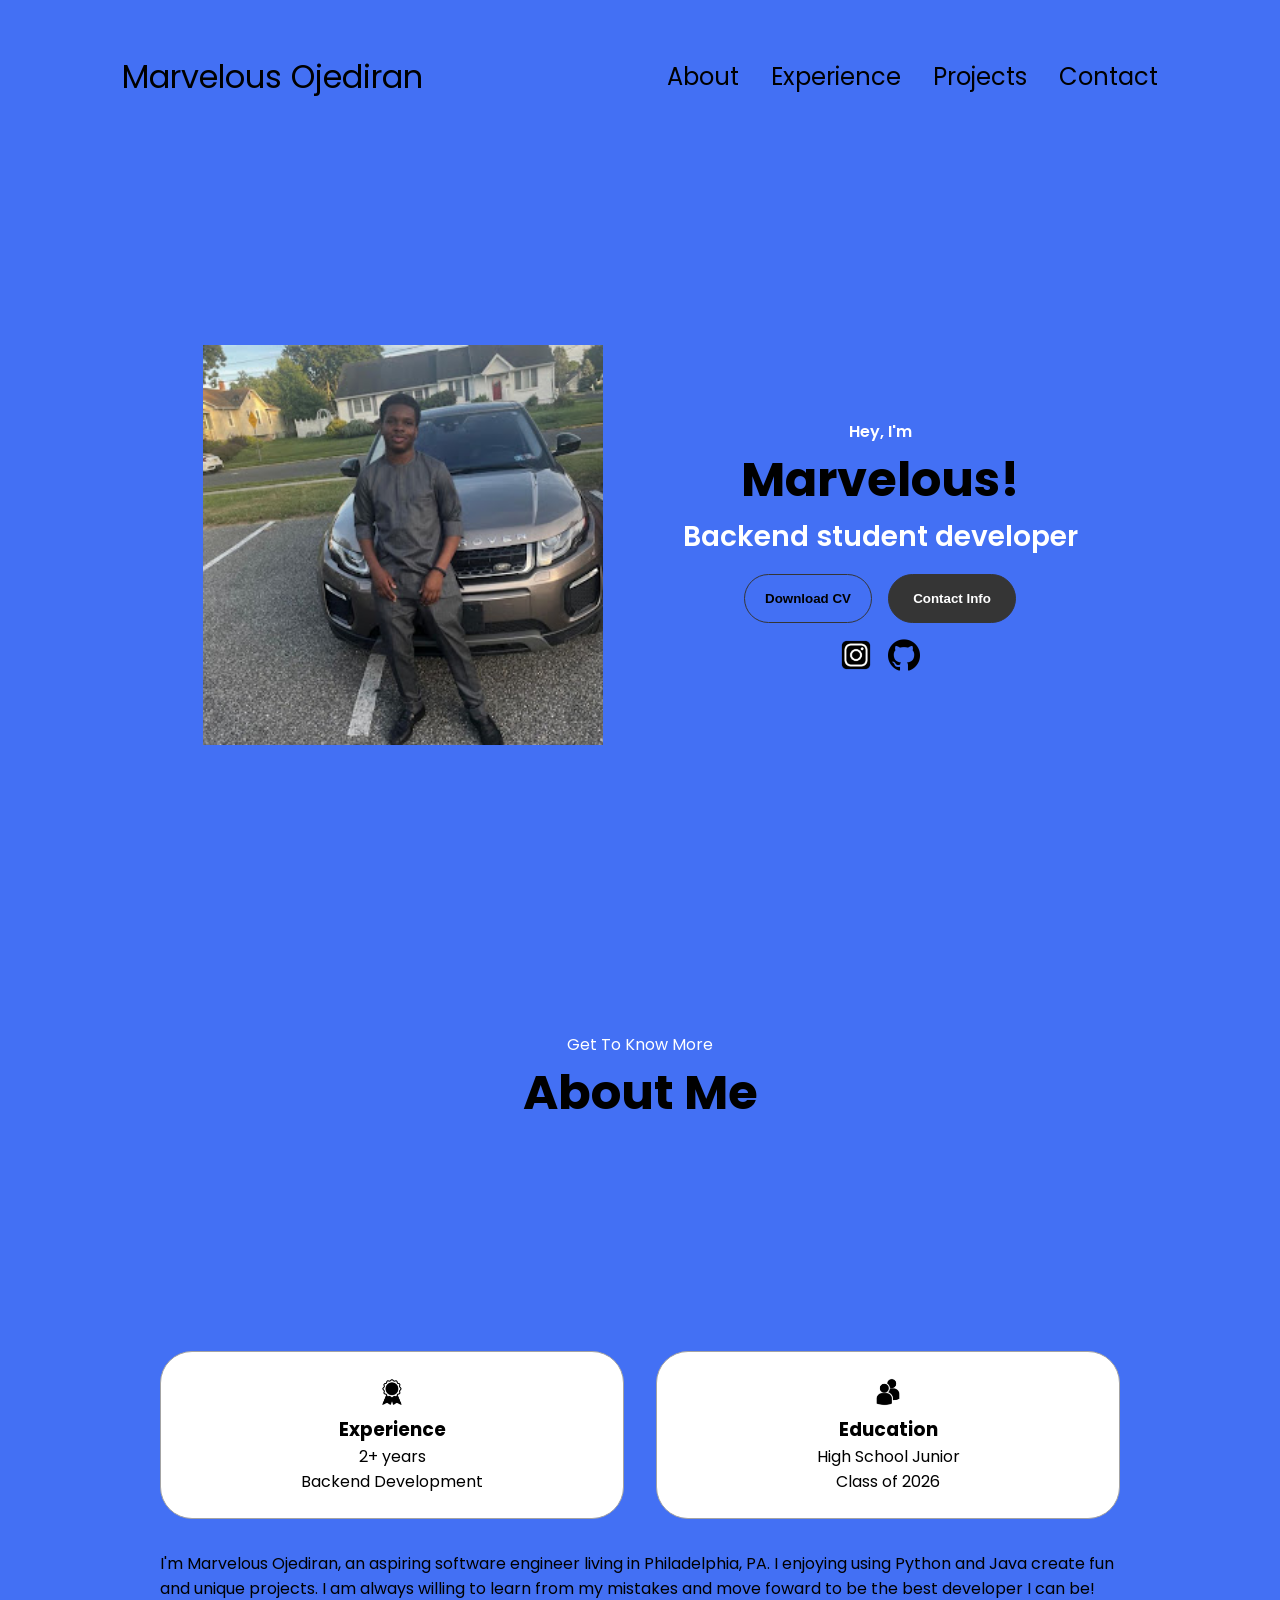
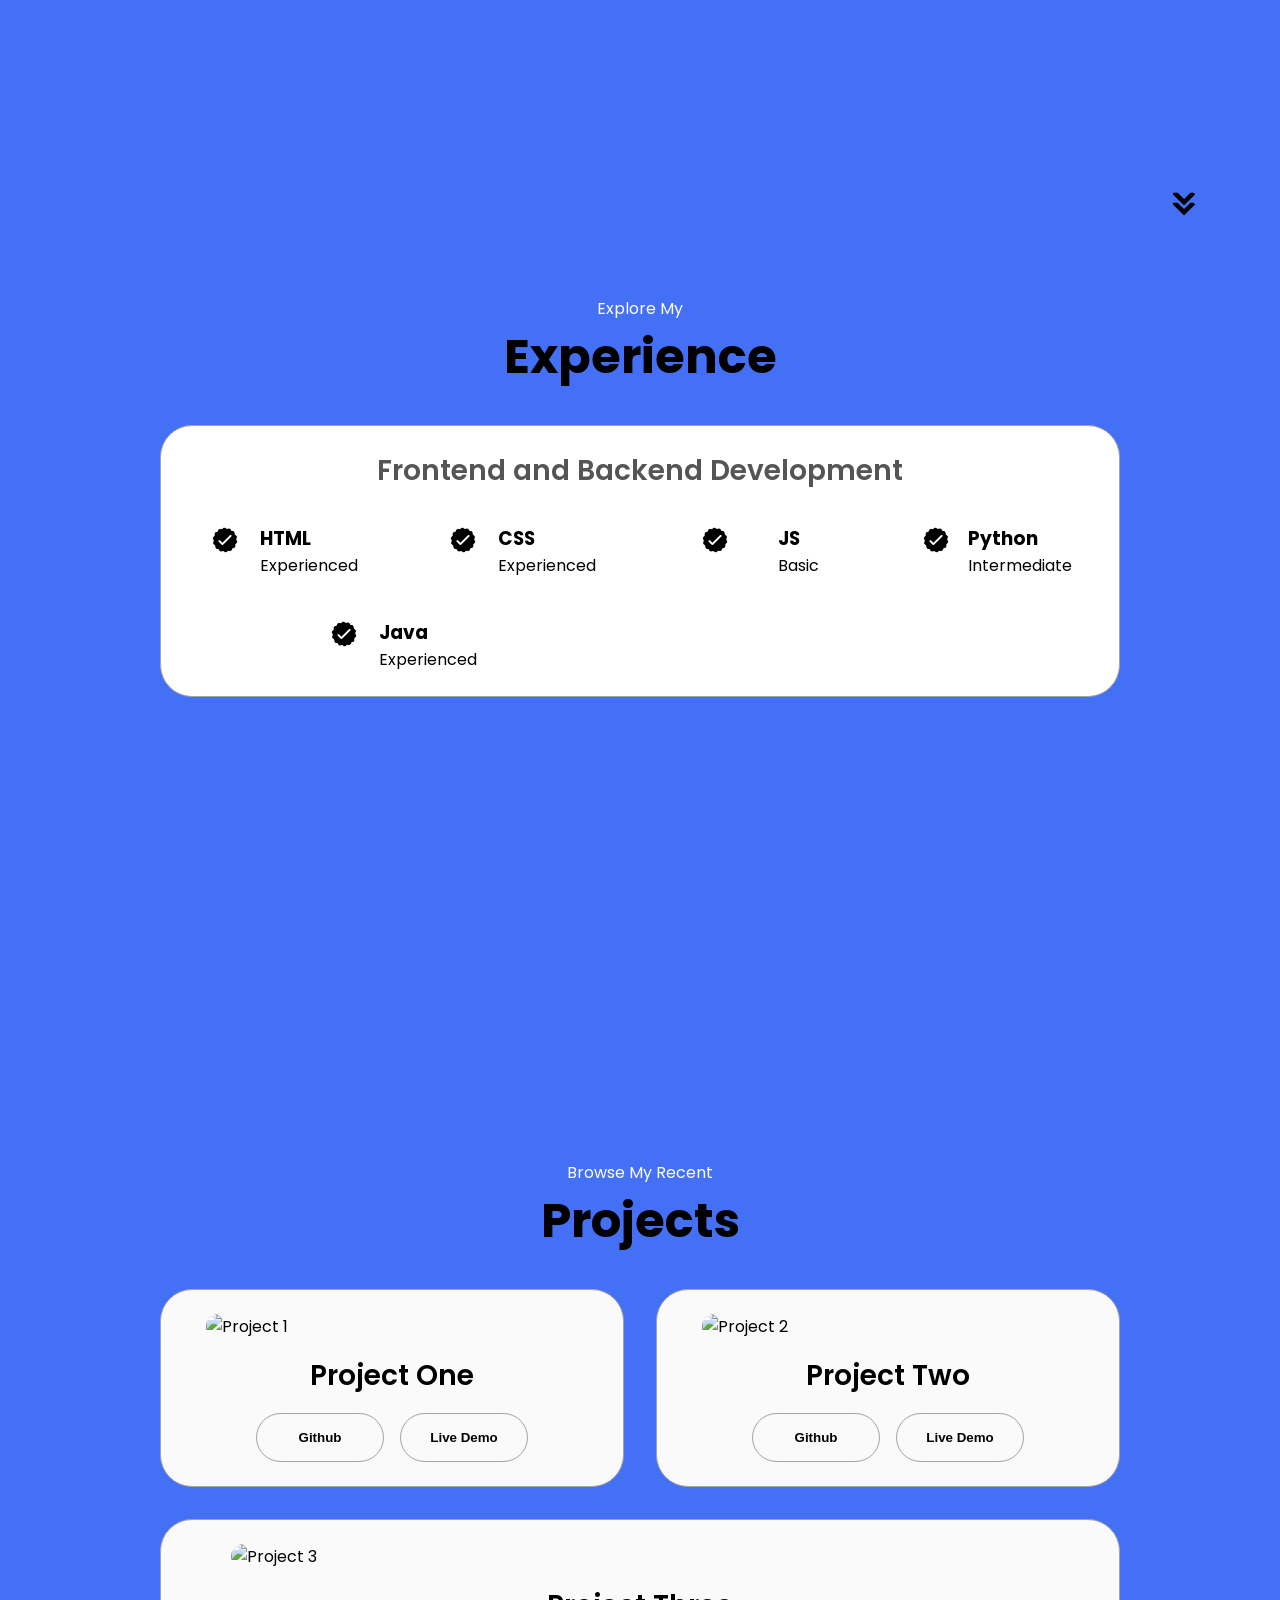
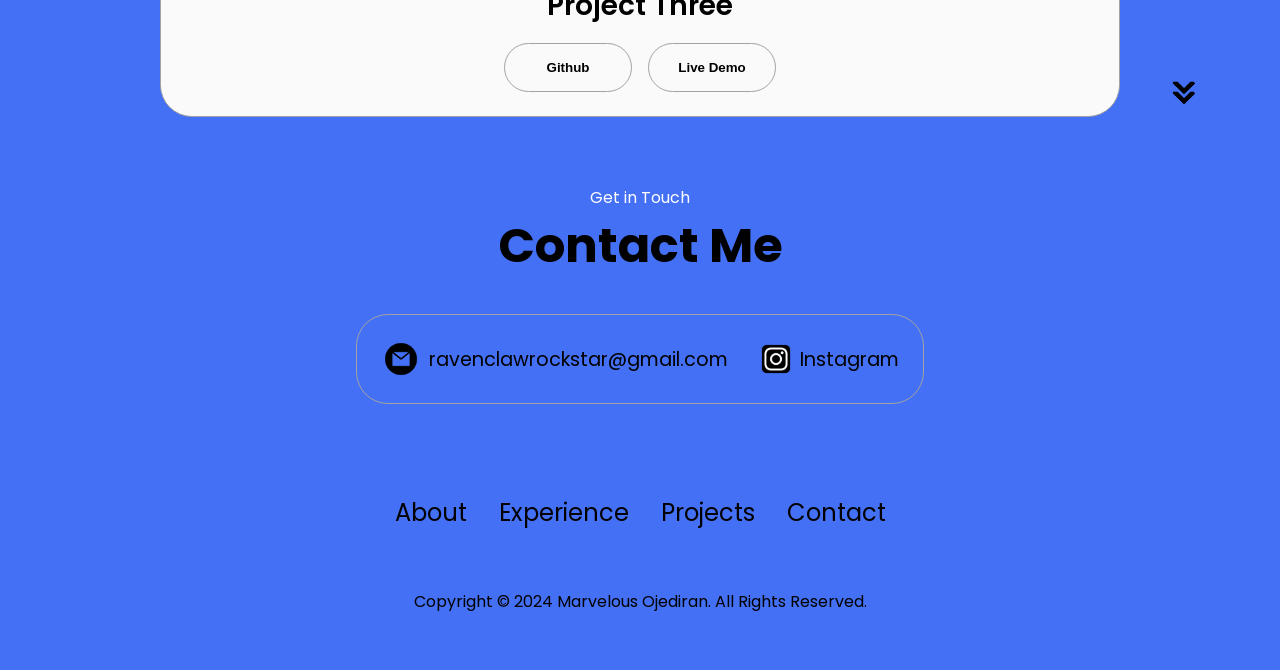
==== index.html @ 7bed09e9 "Update index.html" ====
<!DOCTYPE html>
<html lang="en">
  <head>
    <meta charset="UTF-8" />
    <meta http-equiv="X-UA-Compatible" content="IE=edge" />
    <meta name="viewport" content="width=device-width, initial-scale=1.0" />
    <title>Marvelous Ojediran portfolio</title>
    <link rel="stylesheet" href="style.css" />
    <link rel="stylesheet" href="mediaqueries.css" /> 
    <link rel="icon" href="favicon.ico" />
  </head>
  <body>
    <nav id="desktop-nav">
      <div class="logo">Marvelous Ojediran</div>
      <div>
        <ul class="nav-links">
          <li><a href="#about">About</a></li>
          <li><a href="#experience">Experience</a></li>
          <li><a href="#projects">Projects</a></li>
          <li><a href="#contact">Contact</a></li>
        </ul>
      </div>
    </nav>
    <nav id="hamburger-nav">
      <div class="logo">Marvelous Ojediran</div>
      <div class="hamburger-menu">
        <div class="hamburger-icon" onclick="toggleMenu()">
          <span></span>
          <span></span>
          <span></span>
        </div>
        <div class="menu-links">
          <li><a href="#about" onclick="toggleMenu()">About</a></li>
          <li><a href="#experience" onclick="toggleMenu()">Experience</a></li>
          <li><a href="#projects" onclick="toggleMenu()">Projects</a></li>
          <li><a href="#contact" onclick="toggleMenu()">Contact</a></li>
        </div>
      </div>
    </nav>
    <section id="profile">
      <div class="section__pic-container">
        <img src="./assets/profile-pic.png" alt="John Doe profile picture" />
      </div>
      <div class="section__text">
        <p class="section__text__p1">Hey, I'm</p>
        <h1 class="title">Marvelous!</h1>
        <p class="section__text__p2">Backend student developer</p>
        <div class="btn-container">
          <button
            class="btn btn-color-2"
            onclick="window.open('./assets/resume-example.pdf')"
          >
            Download CV
          </button>
          <button class="btn btn-color-1" onclick="location.href='./#contact'">
            Contact Info
          </button>
        </div>
        <div id="socials-container">
          <img
            src="./assets/insta.png"
            alt="My Instagram Profile"
            class="icon"
            onclick="location.href='https://www.instagram.com/oj_marv/'"
          />
          <img
            src="./assets/github.png"
            alt="My Github profile"
            class="icon"
            onclick="location.href='https://github.com/MarvelousOjediran'"
          />
        </div>
      </div>
    </section>
    <section id="about">
      <p class="section__text__p1">Get To Know More</p>
      <h1 class="title">About Me</h1>
      <div class="section-container">
        <div class="about-details-container">
          <div class="about-containers">
            <div class="details-container">
              <img
                src="./assets/experience.png"
                alt="Experience icon"
                class="icon"
              />
              <h3>Experience</h3>
              <p>2+ years <br />Backend Development</p>
            </div>
            <div class="details-container">
              <img
                src="./assets/education.png"
                alt="Education icon"
                class="icon"
              />
              <h3>Education</h3>
              <p>High School Junior<br />Class of 2026</p>
            </div>
          </div>
          <div class="text-container">
            <p>
              I'm Marvelous Ojediran, an aspiring software engineer living in Philadelphia, PA. I enjoying using Python and Java create fun and unique projects. I am always willing to learn from my mistakes and move foward to be the best developer I can be!
            </p>
          </div>
        </div>
      </div>
      <img
        src="./assets/arrow.png"
        alt="Arrow icon"
        class="icon arrow"
        onclick="location.href='./#experience'"
      />
    </section>
    <section id="experience">
      <p class="section__text__p1">Explore My</p>
      <h1 class="title">Experience</h1>
      <div class="experience-details-container">
        <div class="about-containers">
          <div class="details-container">
            <h2 class="experience-sub-title">Frontend and Backend Development</h2>
            <div class="article-container">
              <article>
                <img
                  src="./assets/checkmark.png"
                  alt="Experience icon"
                  class="icon"
                />
                <div>
                  <h3>HTML</h3>
                  <p>Experienced</p>
                </div>
              </article>
              <article>
                <img
                  src="./assets/checkmark.png"
                  alt="Experience icon"
                  class="icon"
                />
                <div>
                  <h3>CSS</h3>
                  <p>Experienced</p>
                </div>
              </article>
              <article>
                <img
                  src="./assets/checkmark.png"
                  alt="Experience icon"
                  class="icon"
                />
                <div>
                  <h3>JS</h3>
                  <p>Basic</p>
                </div>
              </article>
              <article>
                <img
                  src="./assets/checkmark.png"
                  alt="Experience icon"
                  class="icon"
                />
                <div>
                  <h3>Python</h3>
                  <p>Intermediate</p>
                </div>
              </article>
              <article>
                <img
                  src="./assets/checkmark.png"
                  alt="Experience icon"
                  class="icon"
                />
                <div>
                  <h3>Java</h3>
                  <p>Experienced</p>
                </div>
              </article>
              <article>
              </article>
            </div>
          </div>
    </section>
    <section id="projects">
      <p class="section__text__p1">Browse My Recent</p>
      <h1 class="title">Projects</h1>
      <div class="experience-details-container">
        <div class="about-containers">
          <div class="details-container color-container">
            <div class="article-container">
              <img
                src="./assets/project-1.png"
                alt="Project 1"
                class="project-img"
              />
            </div>
            <h2 class="experience-sub-title project-title">Project One</h2>
            <div class="btn-container">
              <button
                class="btn btn-color-2 project-btn"
                onclick="location.href='https://github.com/'"
              >
                Github
              </button>
              <button
                class="btn btn-color-2 project-btn"
                onclick="location.href='https://github.com/'"
              >
                Live Demo
              </button>
            </div>
          </div>
          <div class="details-container color-container">
            <div class="article-container">
              <img
                src="./assets/project-2.png"
                alt="Project 2"
                class="project-img"
              />
            </div>
            <h2 class="experience-sub-title project-title">Project Two</h2>
            <div class="btn-container">
              <button
                class="btn btn-color-2 project-btn"
                onclick="location.href='https://github.com/'"
              >
                Github
              </button>
              <button
                class="btn btn-color-2 project-btn"
                onclick="location.href='https://github.com/'"
              >
                Live Demo
              </button>
            </div>
          </div>
          <div class="details-container color-container">
            <div class="article-container">
              <img
                src="./assets/project-3.png"
                alt="Project 3"
                class="project-img"
              />
            </div>
            <h2 class="experience-sub-title project-title">Project Three</h2>
            <div class="btn-container">
              <button
                class="btn btn-color-2 project-btn"
                onclick="location.href='https://github.com/'"
              >
                Github
              </button>
              <button
                class="btn btn-color-2 project-btn"
                onclick="location.href='https://github.com/'"
              >
                Live Demo
              </button>
            </div>
          </div>
        </div>
      </div>
      <img
        src="./assets/arrow.png"
        alt="Arrow icon"
        class="icon arrow"
        onclick="location.href='./#contact'"
      />
    </section>
    <section id="contact">
      <p class="section__text__p1">Get in Touch</p>
      <h1 class="title">Contact Me</h1>
      <div class="contact-info-upper-container">
        <div class="contact-info-container">
          <img
            src="./assets/email.png"
            alt="Email icon"
            class="icon contact-icon email-icon"
          />
          <p><a href="mailto:ravenclawrockstar@gmail.com">ravenclawrockstar@gmail.com</a></p>
        </div>
        <div class="contact-info-container">
          <img
            src="./assets/insta.png"
            alt="LinkedIn icon"
            class="icon contact-icon"
          />
          <p><a href="https://www.instagram.com/oj_marv/">Instagram</a></p>
        </div>
      </div>
    </section>
    <footer>
      <nav>
        <div class="nav-links-container">
          <ul class="nav-links">
            <li><a href="#about">About</a></li>
            <li><a href="#experience">Experience</a></li>
            <li><a href="#projects">Projects</a></li>
            <li><a href="#contact">Contact</a></li>
          </ul>
        </div>
      </nav>
      <p>Copyright &#169; 2024 Marvelous Ojediran. All Rights Reserved.</p>
    </footer>
    <script src="script.js"></script>
  </body>
</html>
---- style.css ----
/* GENERAL */

@import url("https://fonts.googleapis.com/css2?family=Poppins:wght@300;400;500;600&display=swap");

* {
  margin: 0;
  padding: 0;
}

body {
  font-family: "Poppins", sans-serif; 
  background-color: #4370f4; 
}

html {
  scroll-behavior: smooth;
}

p {
  color: rgb(85, 85, 85);
}

/* TRANSITION */

a,
.btn {
  transition: all 300ms ease;
}

/* DESKTOP NAV */

nav,
.nav-links {
  display: flex;
}

nav {
  justify-content: space-around;
  align-items: center;
  height: 17vh;
}

.nav-links {
  gap: 2rem;
  list-style: none;
  font-size: 1.5rem;
}

a {
  color: black;
  text-decoration: none;
  text-decoration-color: white;
}

a:hover {
  color: grey;
  text-decoration: underline;
  text-underline-offset: 1rem;
  text-decoration-color: rgb(181, 181, 181);
}

.logo {
  font-size: 2rem;
}

.logo:hover {
  cursor: default;
}

/* HAMBURGER MENU */

#hamburger-nav {
  display: none;
}

.hamburger-menu {
  position: relative;
  display: inline-block;
}

.hamburger-icon {
  display: flex;
  flex-direction: column;
  justify-content: space-between;
  height: 24px;
  width: 30px;
  cursor: pointer;
}

.hamburger-icon span {
  width: 100%;
  height: 2px;
  background-color: black;
  transition: all 0.3 ease-in-out;
}

.menu-links {
  position: absolute;
  top: 100%;
  right: 0;
  background-color: white;
  width: fit-content;
  max-height: 0;
  overflow: hidden;
  transition: all 0.3 ease-in-out;
}

.menu-links a {
  display: block;
  padding: 10px;
  text-align: center;
  font-size: 1.5rem;
  color: black;
  text-decoration: none;
  transition: all 0.3 ease-in-out;
}

.menu-links li {
  list-style: none;
}

.menu-links.open {
  max-height: 300px;
}

.hamburger-icon.open span:first-child {
  transform: rotate(45deg) translate(10px, 5px);
}

.hamburger-icon.open span:nth-child(2) {
  opacity: 0;
}

.hamburger-icon.open span:last-child {
  transform: rotate(-45deg) translate(10px, -5px);
}

.hamburger-icon span:first-child {
  transform: none;
}

.hamburger-icon span:first-child {
  opacity: 1;
}

.hamburger-icon span:first-child {
  transform: none;
}

/* SECTIONS */

section {
  padding-top: 4vh;
  height: 96vh;
  margin: 0 10rem;
  box-sizing: border-box;
  min-height: fit-content;
}

.section-container {
  display: flex;
}

/* PROFILE SECTION */

#profile {
  display: flex;
  justify-content: center;
  gap: 5rem;
  height: 80vh;
}

.section__pic-container {
  display: flex;
  height: 400px;
  width: 400px;
  margin: auto 0;
}

.section__text {
  align-self: center;
  text-align: center;
}

.section__text p {
  font-weight: 600;
}

.section__text__p1 {
  text-align: center; 
  color:#ffffff;
}

.section__text__p2 {
  font-size: 1.75rem;
  margin-bottom: 1rem; 
  color: #ffffff;
}

.title {
  font-size: 3rem;
  text-align: center;
}

#socials-container {
  display: flex;
  justify-content: center;
  margin-top: 1rem;
  gap: 1rem;
}

/* ICONS */

.icon {
  cursor: pointer;
  height: 2rem;
}

/* BUTTONS */

.btn-container {
  display: flex;
  justify-content: center;
  gap: 1rem;
}

.btn {
  font-weight: 600;
  transition: all 300ms ease;
  padding: 1rem;
  width: 8rem;
  border-radius: 2rem;
}

.btn-color-1,
.btn-color-2 {
  border: rgb(53, 53, 53) 0.1rem solid;
}

.btn-color-1:hover,
.btn-color-2:hover {
  cursor: pointer;
}

.btn-color-1,
.btn-color-2:hover {
  background: rgb(53, 53, 53);
  color: white;
}

.btn-color-1:hover {
  background: rgb(0, 0, 0);
}

.btn-color-2 {
  background: none;
}

.btn-color-2:hover {
  border: rgb(255, 255, 255) 0.1rem solid;
}

.btn-container {
  gap: 1rem;
}

/* ABOUT SECTION */

#about {
  position: relative;
}

.about-containers {
  gap: 2rem;
  margin-bottom: 2rem;
  margin-top: 2rem;
}

.about-details-container {
  justify-content: center;
  flex-direction: column;
}

.about-containers,
.about-details-container {
  display: flex;
}

.about-pic {
  border-radius: 2rem;
}

.arrow {
  position: absolute;
  right: -5rem;
  bottom: 2.5rem;
}

.details-container {
  padding: 1.5rem;
  flex: 1;
  background: white;
  border-radius: 2rem;
  border: rgb(53, 53, 53) 0.1rem solid;
  border-color: rgb(163, 163, 163);
  text-align: center;
}

.section-container {
  gap: 4rem;
  height: 80%;
}

.section__pic-container {
  height: 400px;
  width: 400px;
  margin: auto 0;
}

/* EXPERIENCE SECTION */

#experience {
  position: relative;
}

.experience-sub-title {
  color: rgb(85, 85, 85);
  font-weight: 600;
  font-size: 1.75rem;
  margin-bottom: 2rem;
}

.experience-details-container {
  display: flex;
  justify-content: center;
  flex-direction: column;
}

.article-container {
  display: flex;
  text-align: initial;
  flex-wrap: wrap;
  flex-direction: row;
  gap: 2.5rem;
  justify-content: space-around;
}

article {
  display: flex;
  width: 10rem;
  justify-content: space-around;
  gap: 0.5rem;
}

article .icon {
  cursor: default;
}

/* PROJECTS SECTION */

#projects {
  position: relative;
}

.color-container {
  border-color: rgb(163, 163, 163);
  background: rgb(250, 250, 250);
}

.project-img {
  border-radius: 2rem;
  width: 90%;
  height: 90%;
}

.project-title {
  margin: 1rem;
  color: black;
}

.project-btn {
  color: black;
  border-color: rgb(163, 163, 163);
}

/* CONTACT */

#contact {
  display: flex;
  justify-content: center;
  flex-direction: column;
  height: 70vh;
}

.contact-info-upper-container {
  display: flex;
  justify-content: center;
  border-radius: 2rem;
  border: rgb(53, 53, 53) 0.1rem solid;
  border-color: rgb(163, 163, 163);
  background: (250, 250, 250);
  margin: 2rem auto;
  padding: 0.5rem;
}

.contact-info-container {
  display: flex;
  align-items: center;
  justify-content: center;
  gap: 0.5rem;
  margin: 1rem;
}

.contact-info-container p {
  font-size: larger;
}

.contact-icon {
  cursor: default;
}

.email-icon {
  height: 2.5rem;
}

/* FOOTER SECTION */

footer {
  height: 26vh;
  margin: 0 1rem;
}

footer p {
  text-align: center;
}
p { 
  color:black;
}
---- mediaqueries.css ----
@media screen and (max-width: 1400px) {
  #profile {
    height: 83vh;
    margin-bottom: 6rem;
  }
  .about-containers {
    flex-wrap: wrap;
  }
  #contact,
  #projects {
    height: fit-content;
  }
}

@media screen and (max-width: 1200px) {
  #desktop-nav {
    display: none;
  }
  #hamburger-nav {
    display: flex;
  }
  #experience,
  .experience-details-container {
    margin-top: 2rem;
  }
  #profile,
  .section-container {
    display: block;
  }
  .arrow {
    display: none;
  }
  section,
  .section-container {
    height: fit-content;
  }
  section {
    margin: 0 5%;
  }
  .section__pic-container {
    width: 275px;
    height: 275px;
    margin: 0 auto 2rem;
  }
  .about-containers {
    margin-top: 0;
  }
}

@media screen and (max-width: 600px) {
  #contact,
  footer {
    height: 40vh;
  }
  #profile {
    height: 83vh;
    margin-bottom: 0;
  }
  article {
    font-size: 1rem;
  }
  footer nav {
    height: fit-content;
    margin-bottom: 2rem;
  }
  .about-containers,
  .contact-info-upper-container,
  .btn-container {
    flex-wrap: wrap;
  }
  .contact-info-container {
    margin: 0;
  }
  .contact-info-container p,
  .nav-links li a {
    font-size: 1rem;
  }
  .experience-sub-title {
    font-size: 1.25rem;
  }
  .logo {
    font-size: 1.5rem;
  }
  .nav-links {
    flex-direction: column;
    gap: 0.5rem;
    text-align: center;
  }
  .section__pic-container {
    width: auto;
    height: 46vw;
    justify-content: center;
  }
  .section__text__p2 {
    font-size: 1.25rem;
  }
  .title {
    font-size: 2rem;
  }
  .text-container {
    text-align: justify;
  }
}
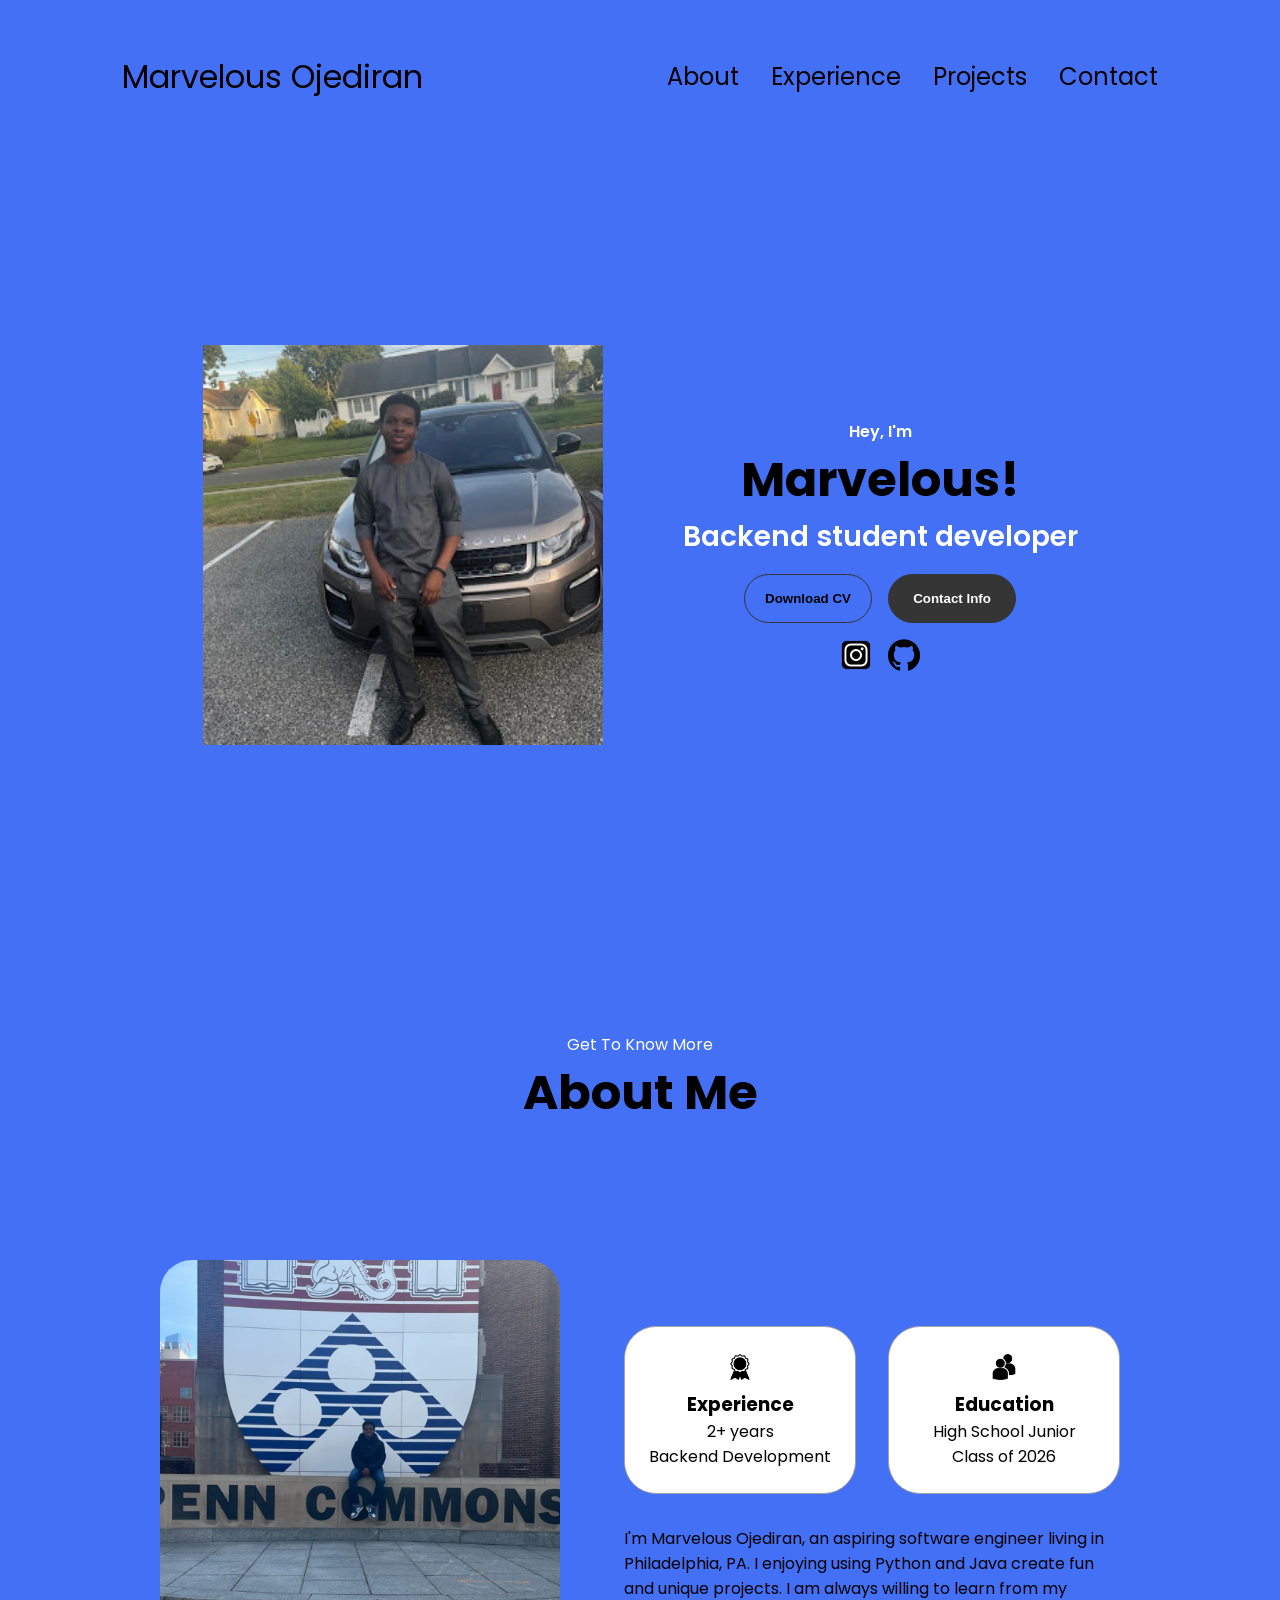
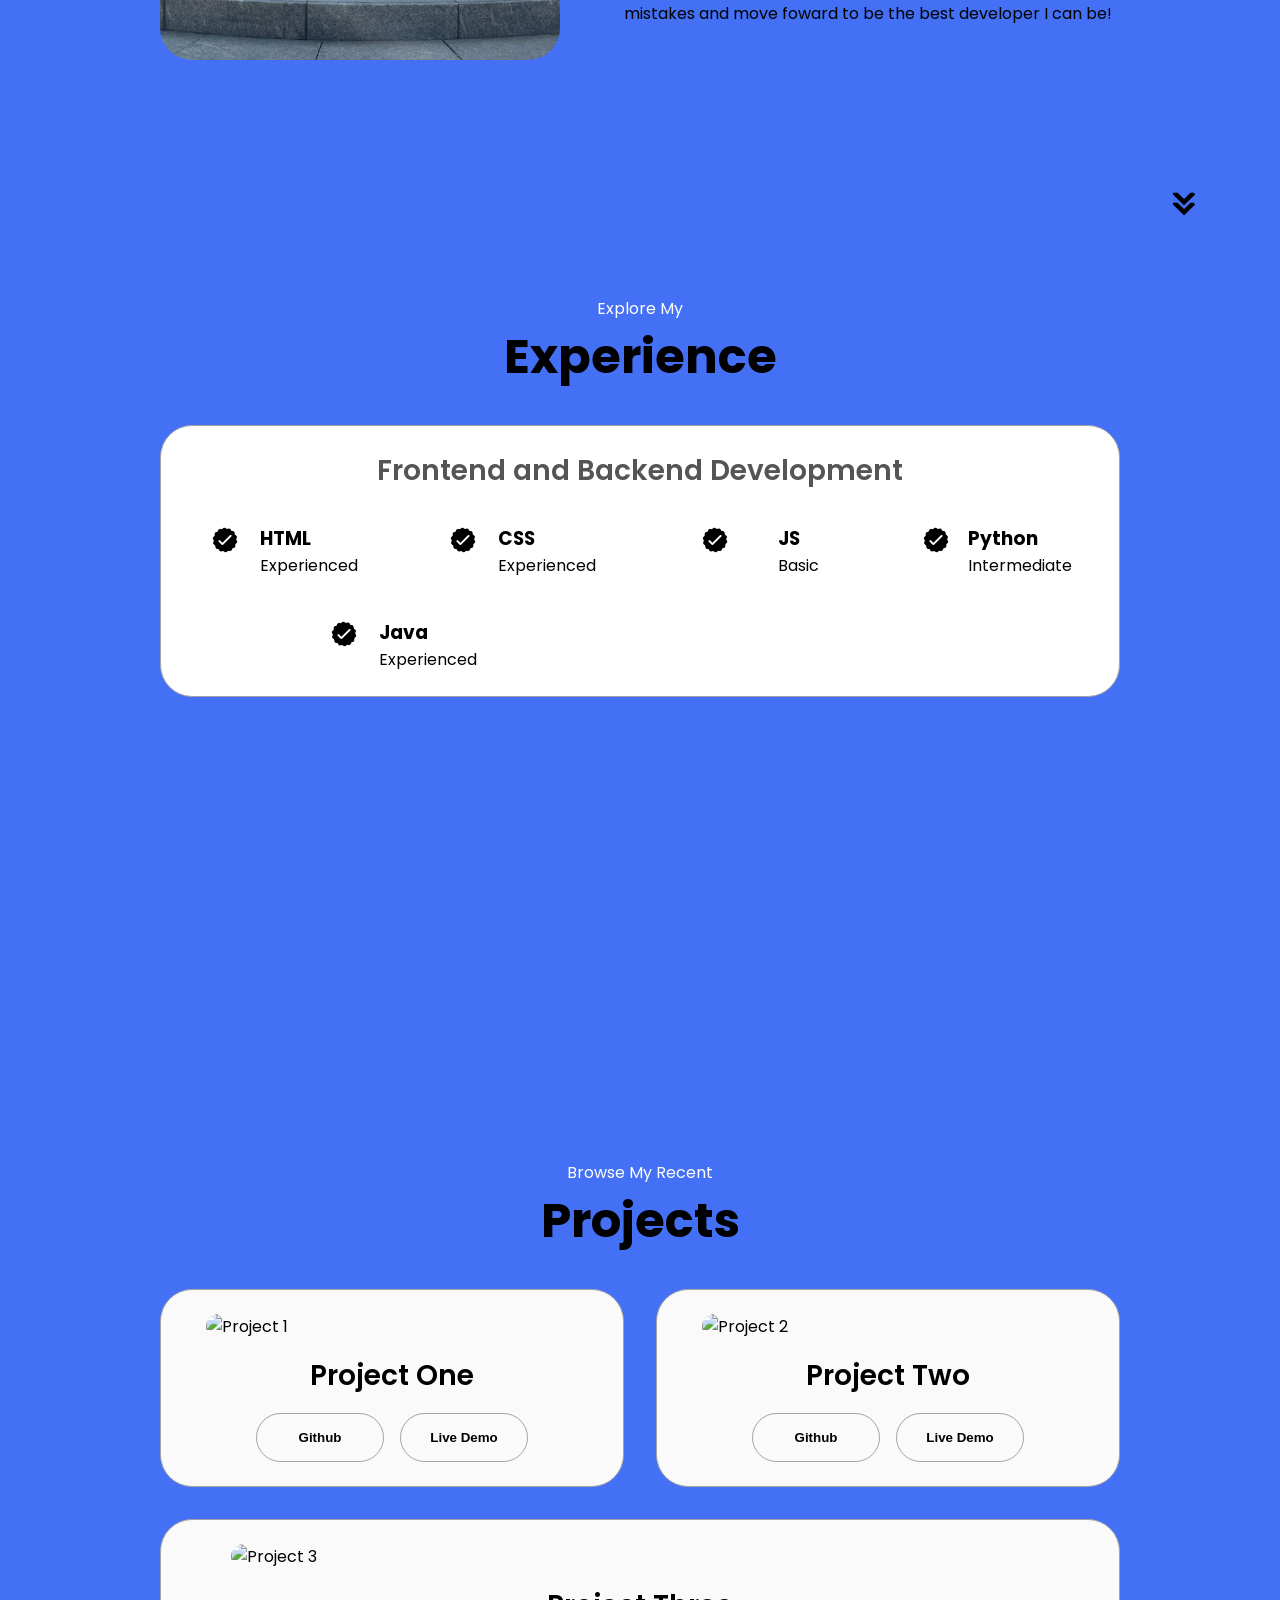
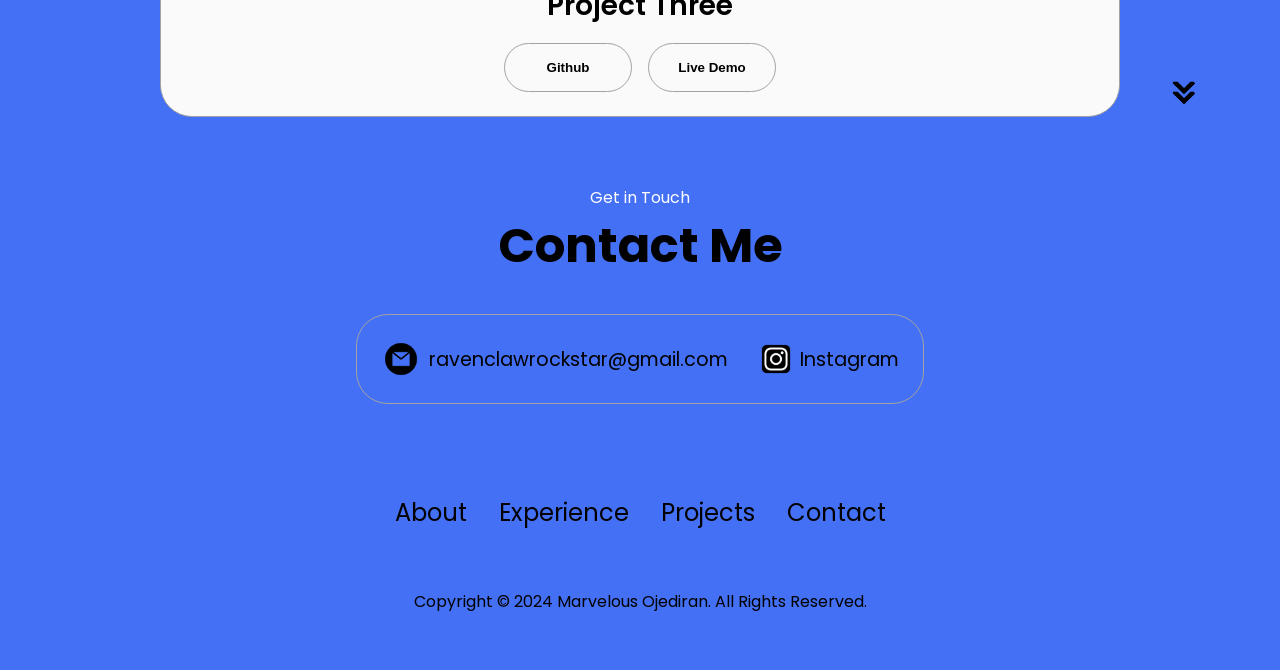
==== commit d6fb440d: "Update index.html" ====
--- a/index.html
+++ b/index.html
@@ -75,7 +75,14 @@
     <section id="about">
       <p class="section__text__p1">Get To Know More</p>
       <h1 class="title">About Me</h1>
-      <div class="section-container">
+      <div class="section-container"> 
+         <div class="section__pic-container">
+          <img
+            src="./assets/about-pic.png"
+            alt="Profile picture"
+            class="about-pic"
+          />
+        </div>
         <div class="about-details-container">
           <div class="about-containers">
             <div class="details-container">
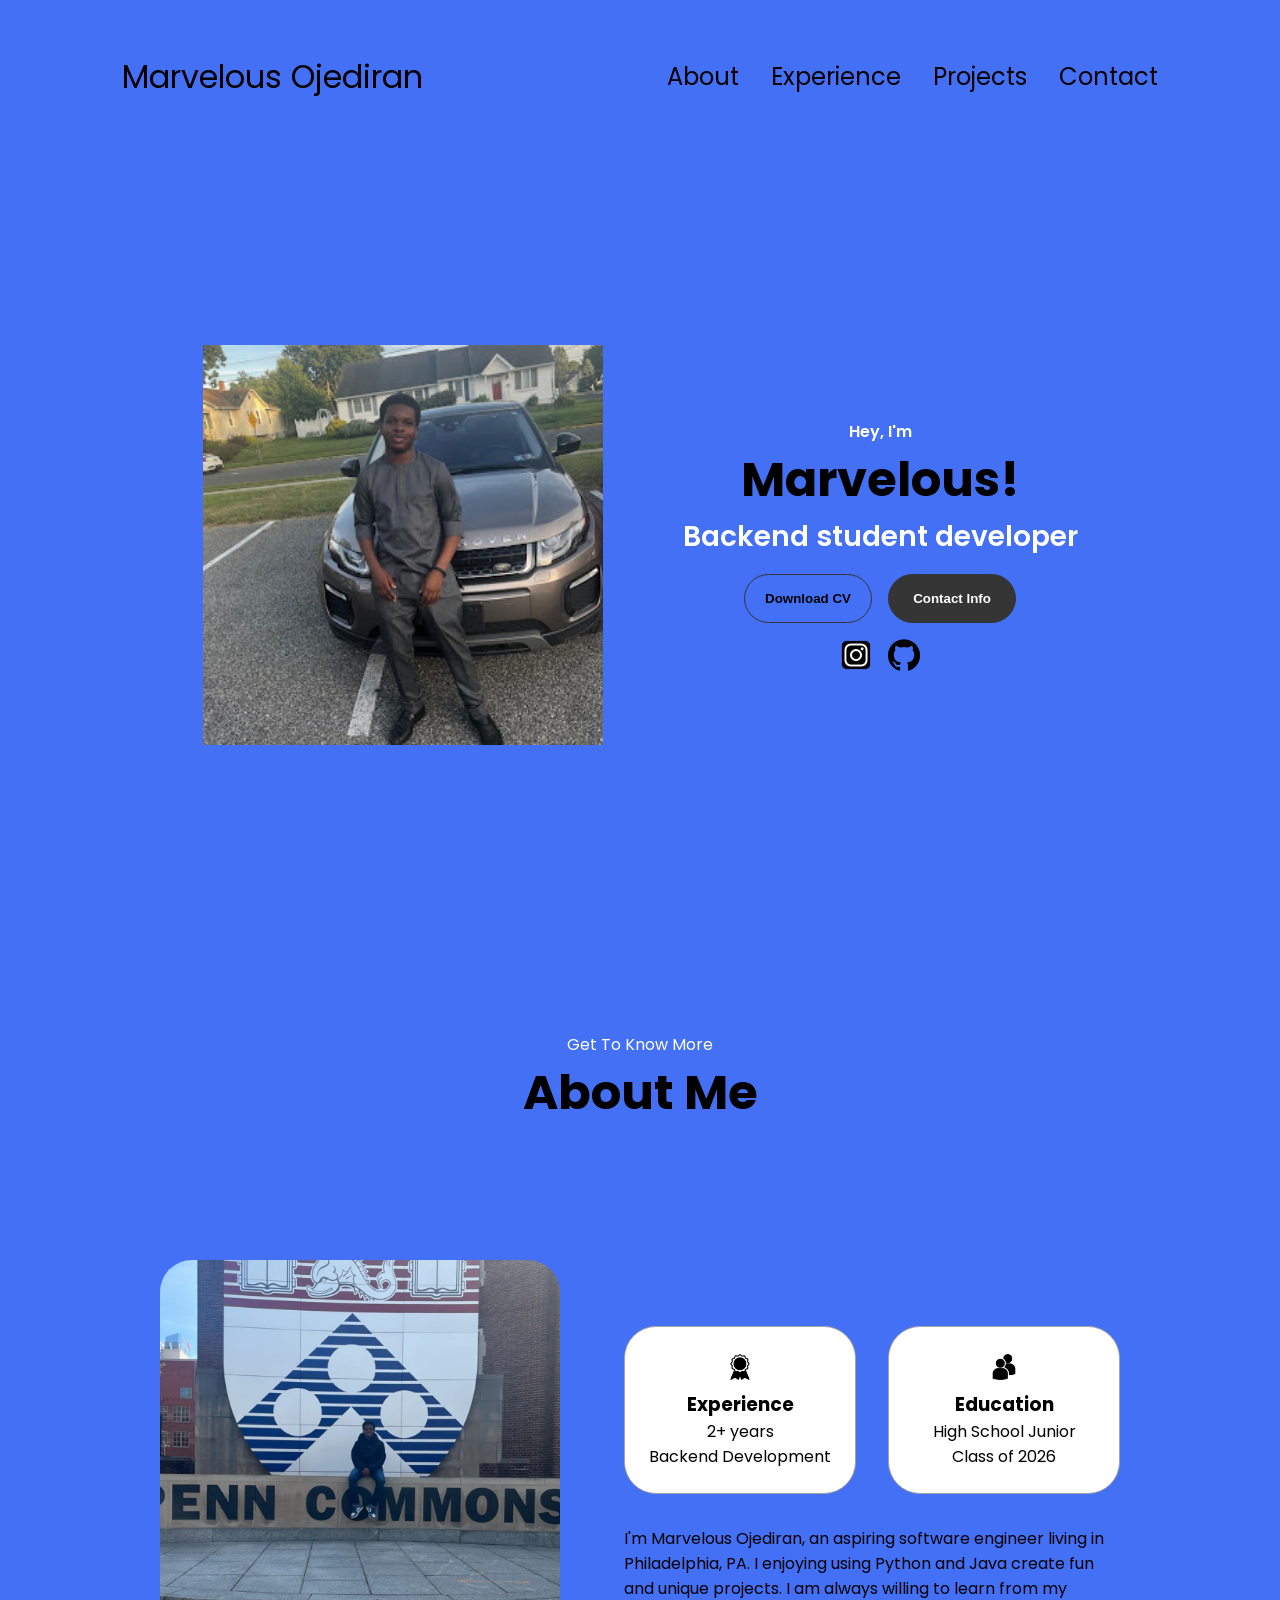
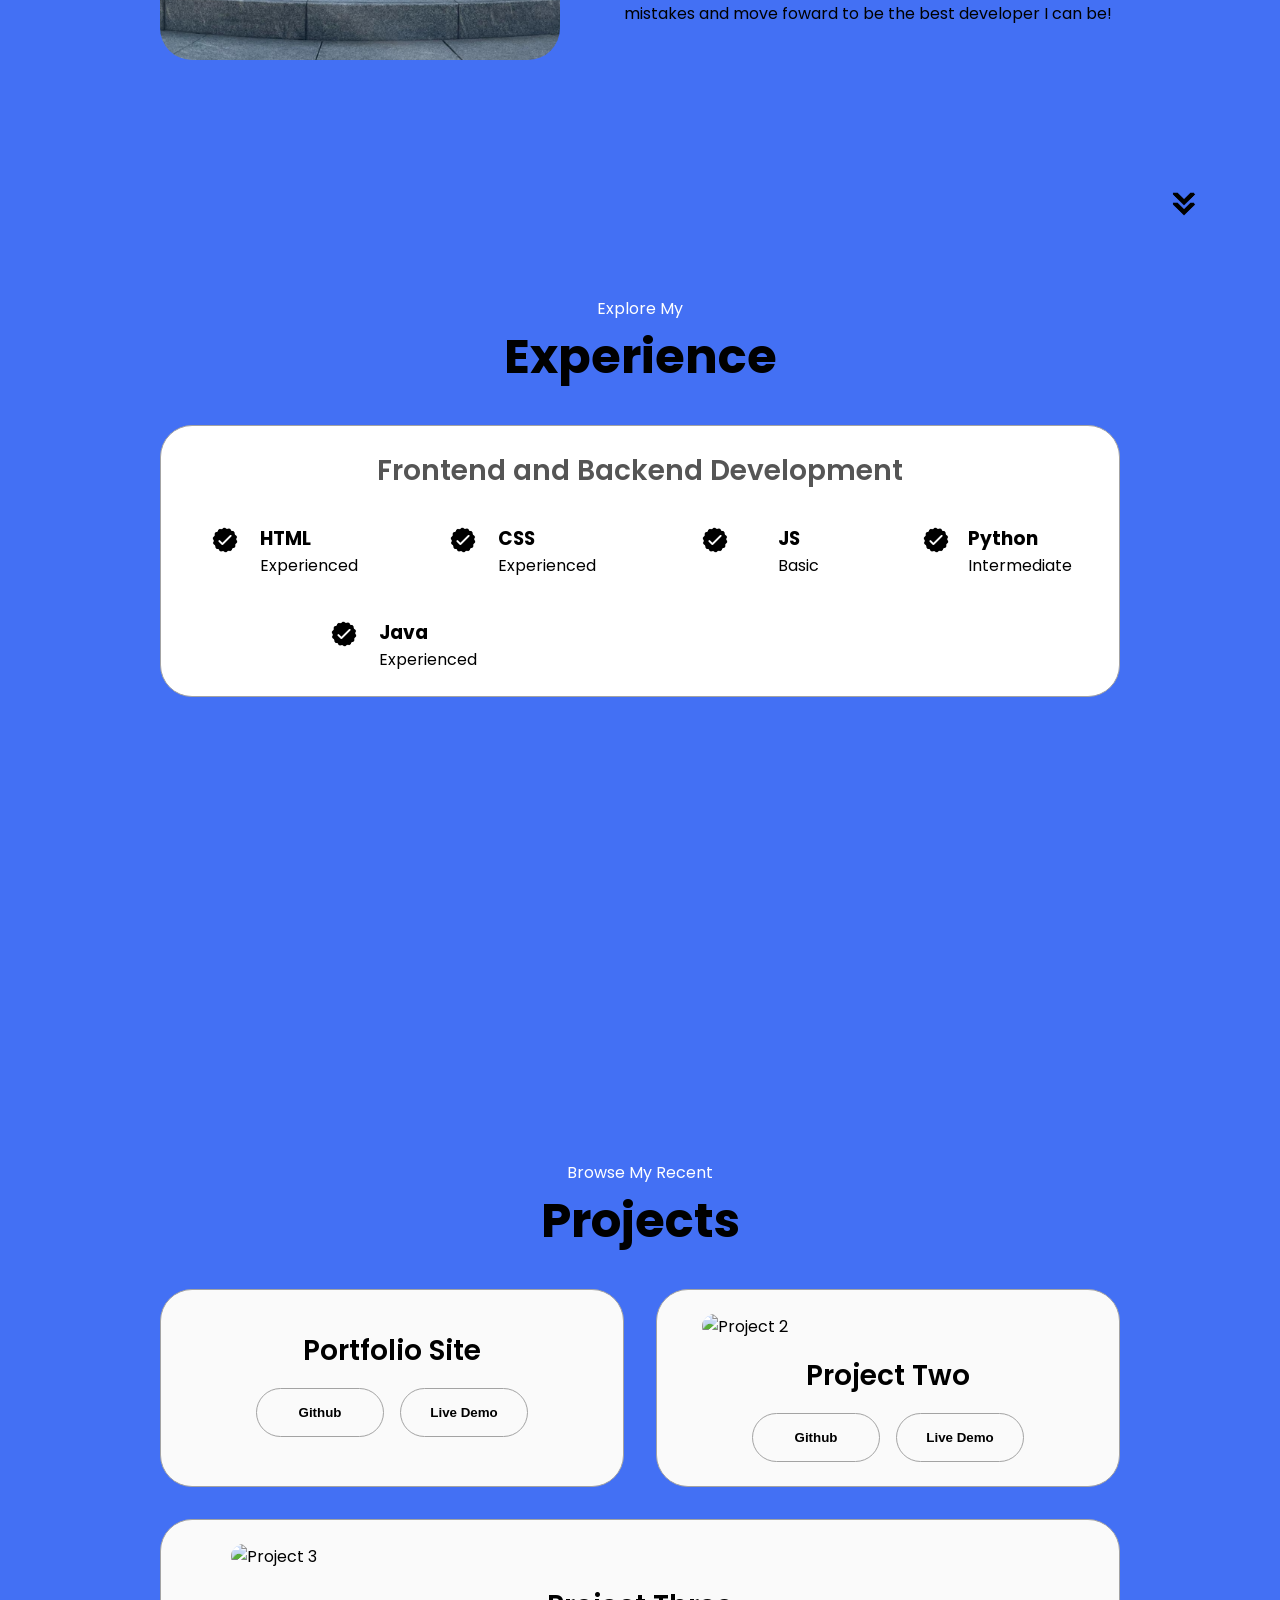
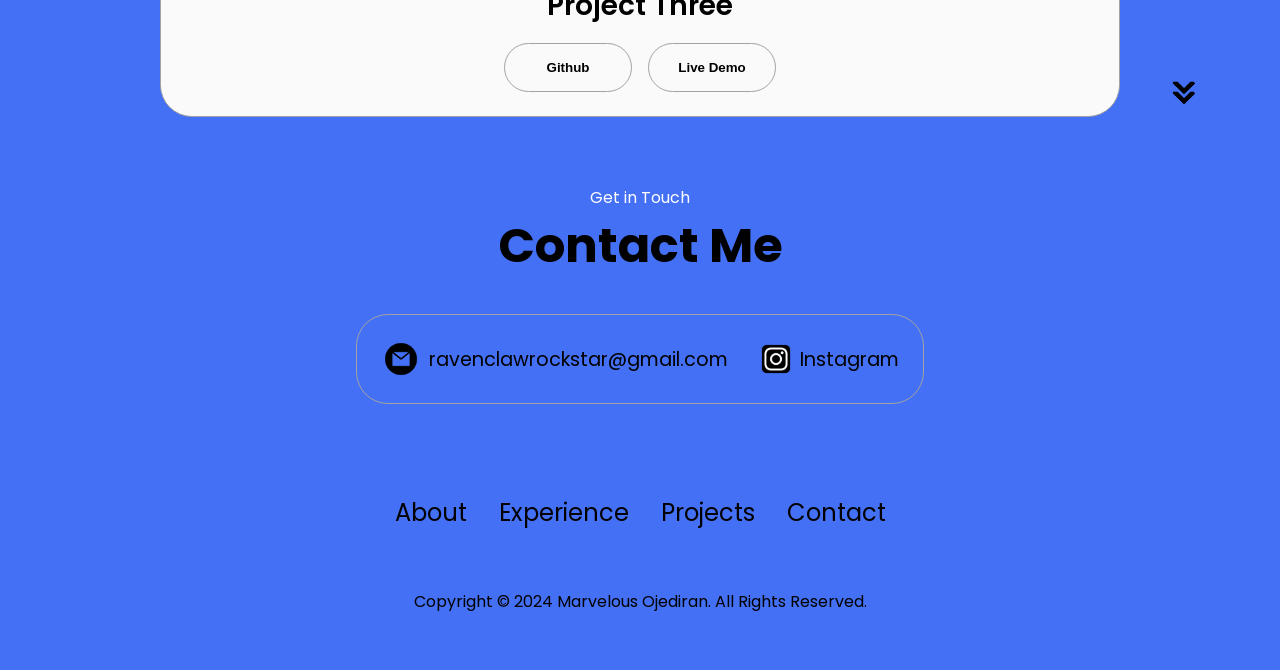
==== commit 86c289b5: "Update index.html" ====
--- a/index.html
+++ b/index.html
@@ -193,13 +193,8 @@
         <div class="about-containers">
           <div class="details-container color-container">
             <div class="article-container">
-              <img
-                src="./assets/project-1.png"
-                alt="Project 1"
-                class="project-img"
-              />
-            </div>
-            <h2 class="experience-sub-title project-title">Project One</h2>
+            </div>
+            <h2 class="experience-sub-title project-title">Portfolio Site</h2>
             <div class="btn-container">
               <button
                 class="btn btn-color-2 project-btn"
@@ -209,7 +204,7 @@
               </button>
               <button
                 class="btn btn-color-2 project-btn"
-                onclick="location.href='https://github.com/'"
+                onclick="location.href='https://github.com/MarvelousOjediran/MarvelousOjediran.github.io/'"
               >
                 Live Demo
               </button>
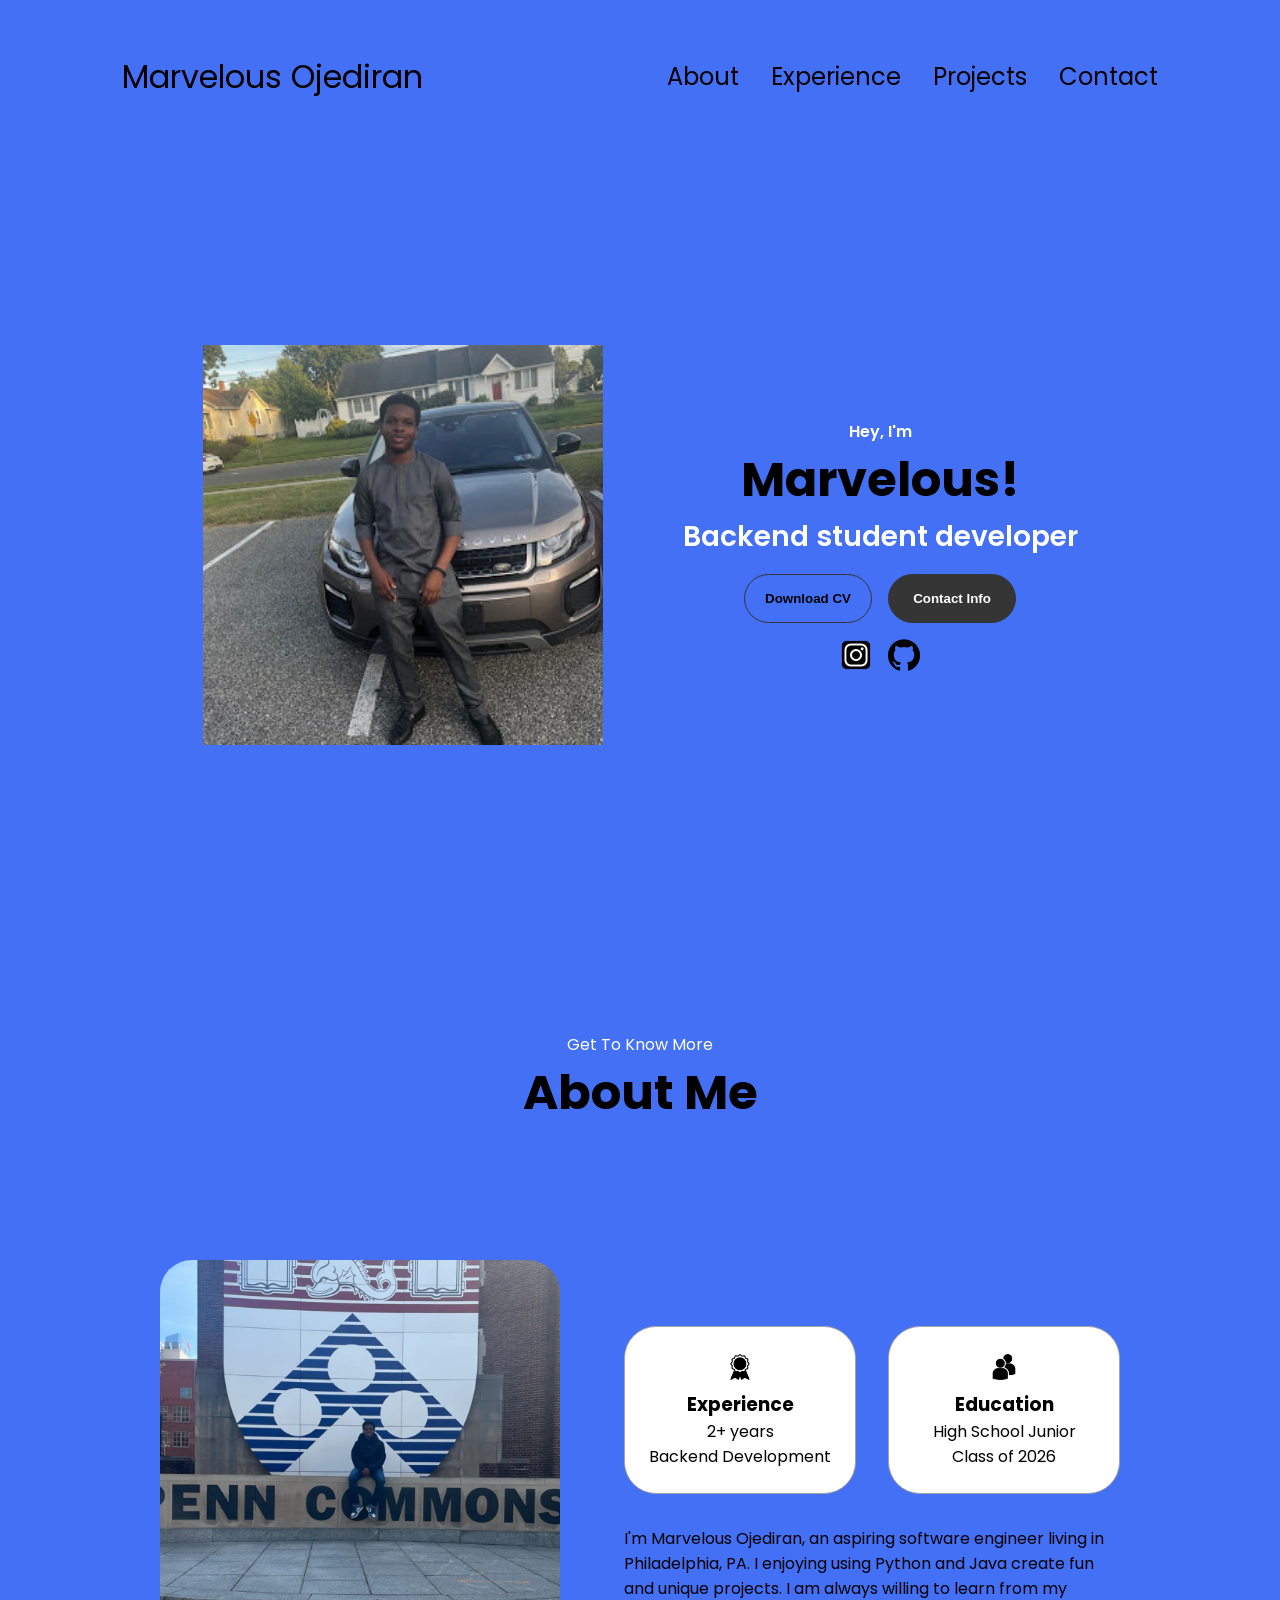
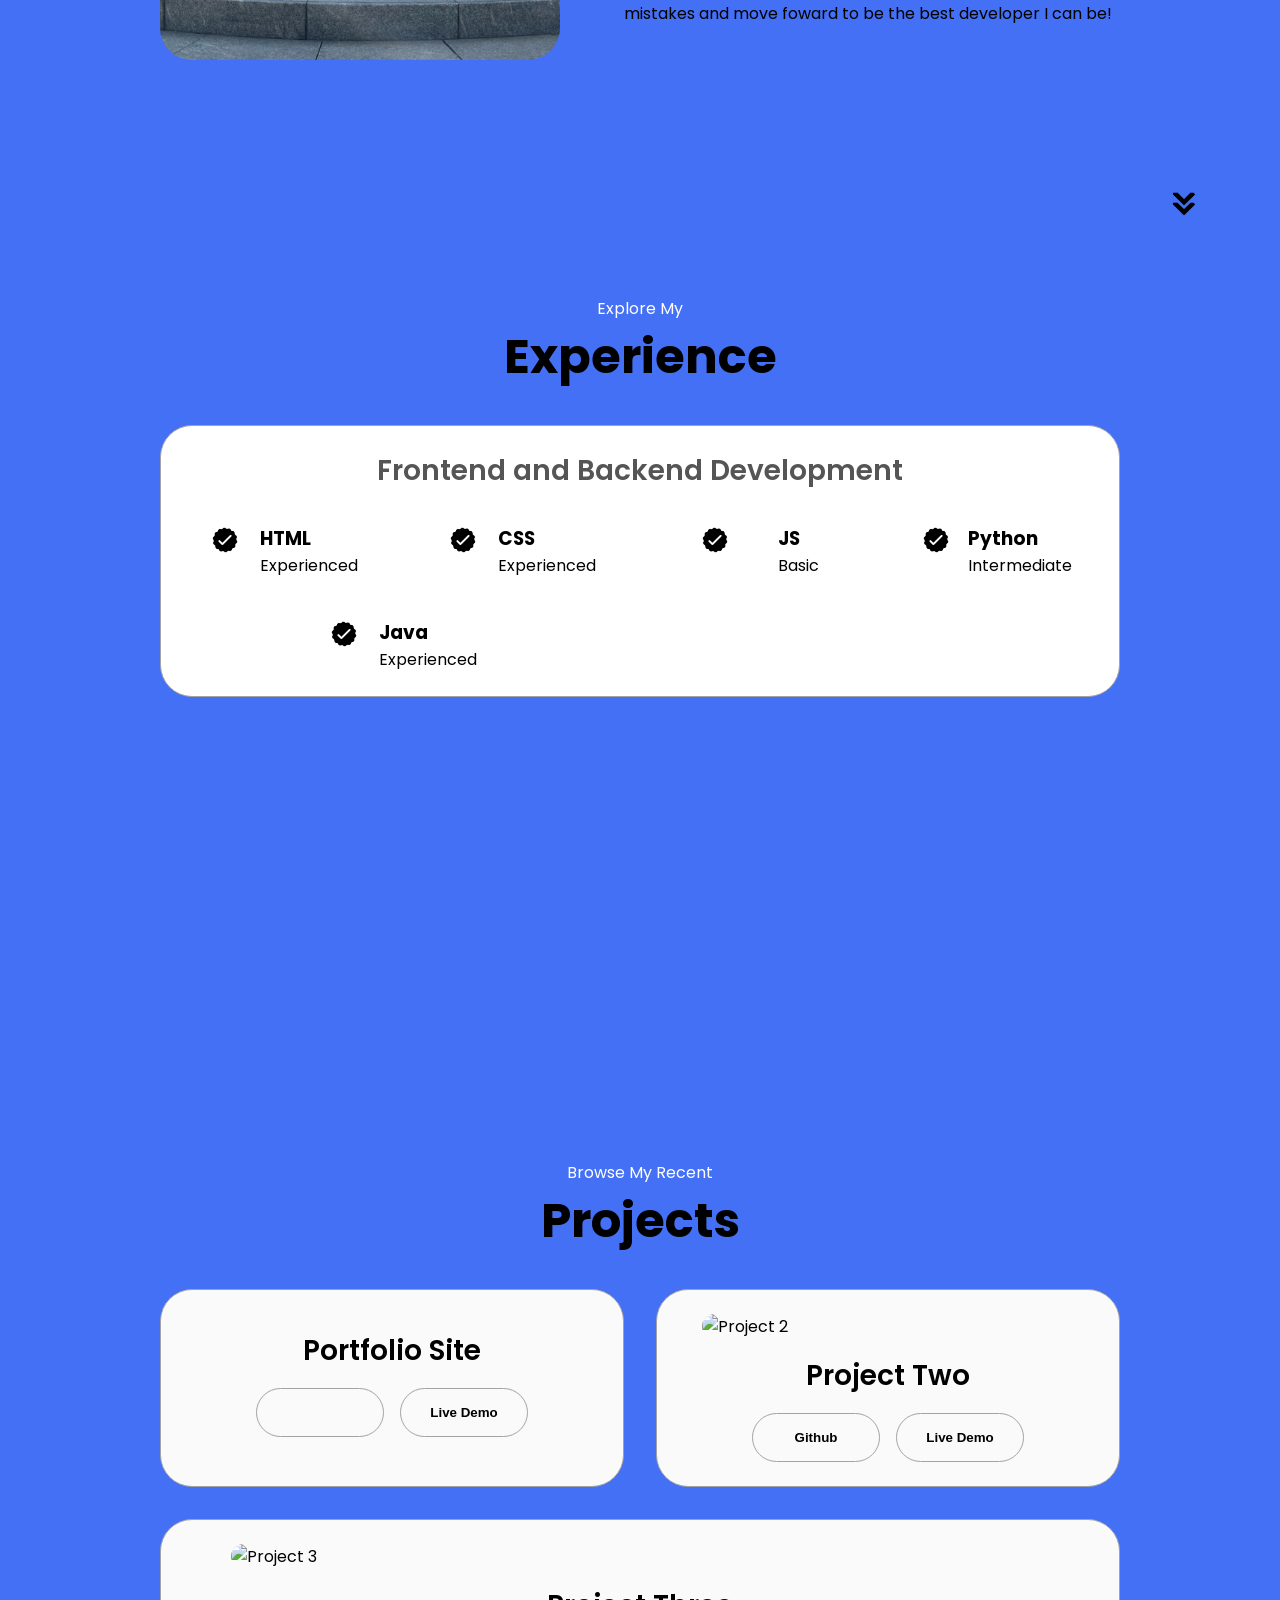
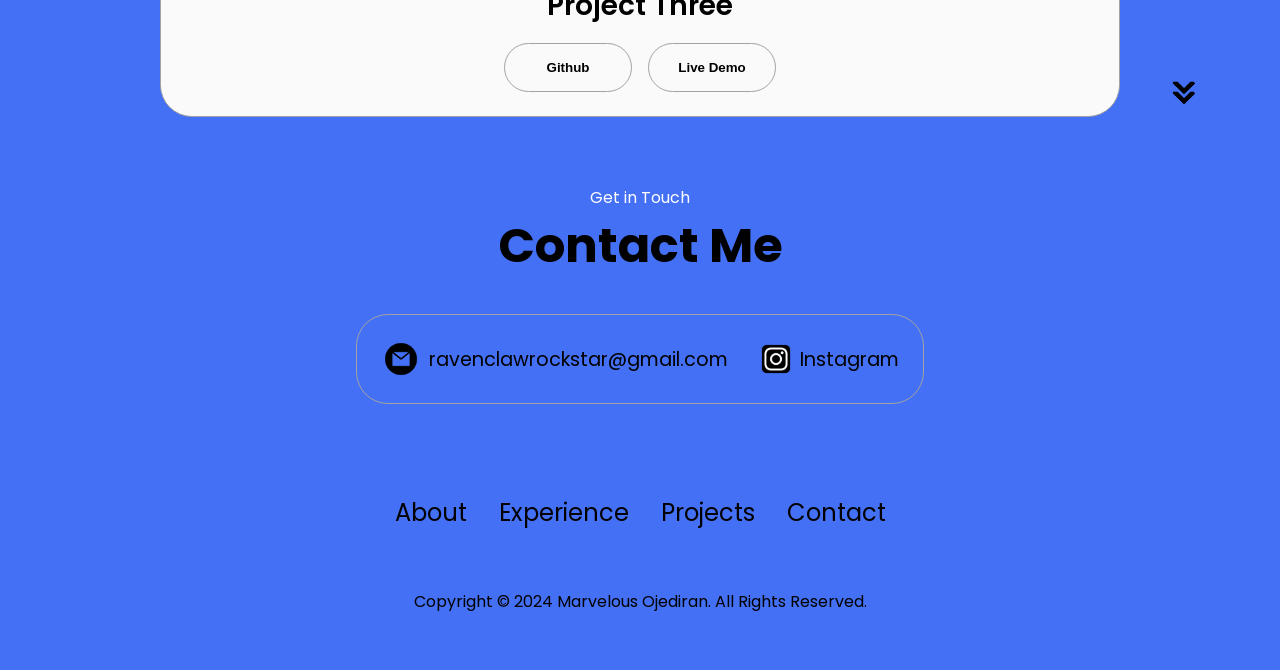
==== commit 0aa3c42b: "Update index.html" ====
--- a/index.html
+++ b/index.html
@@ -198,13 +198,12 @@
             <div class="btn-container">
               <button
                 class="btn btn-color-2 project-btn"
-                onclick="location.href='https://github.com/'"
-              >
+                onclick="location.href='https://github.com/MarvelousOjediran/MarvelousOjediran.github.io/'"
                 Github
               </button>
               <button
                 class="btn btn-color-2 project-btn"
-                onclick="location.href='https://github.com/MarvelousOjediran/MarvelousOjediran.github.io/'"
+                onclick="location.href='https://marvelousojediran.github.io/'"
               >
                 Live Demo
               </button>
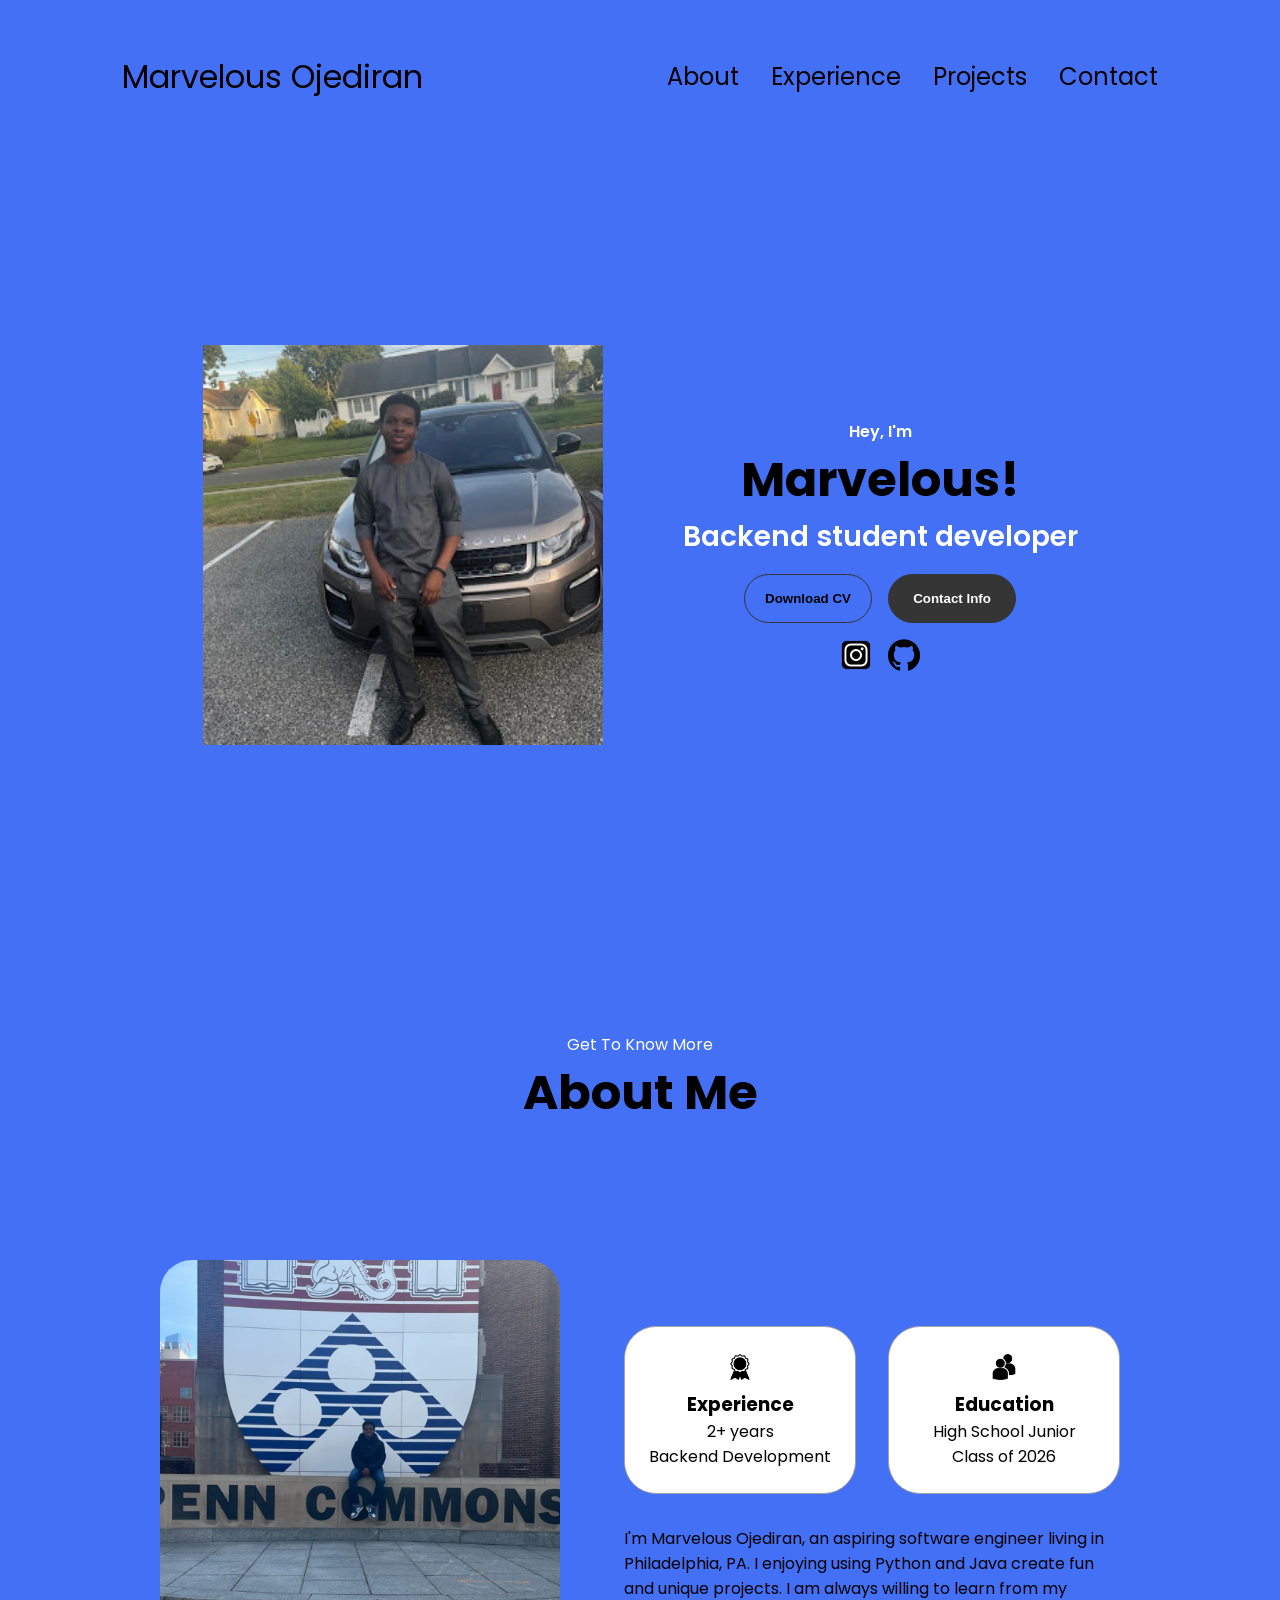
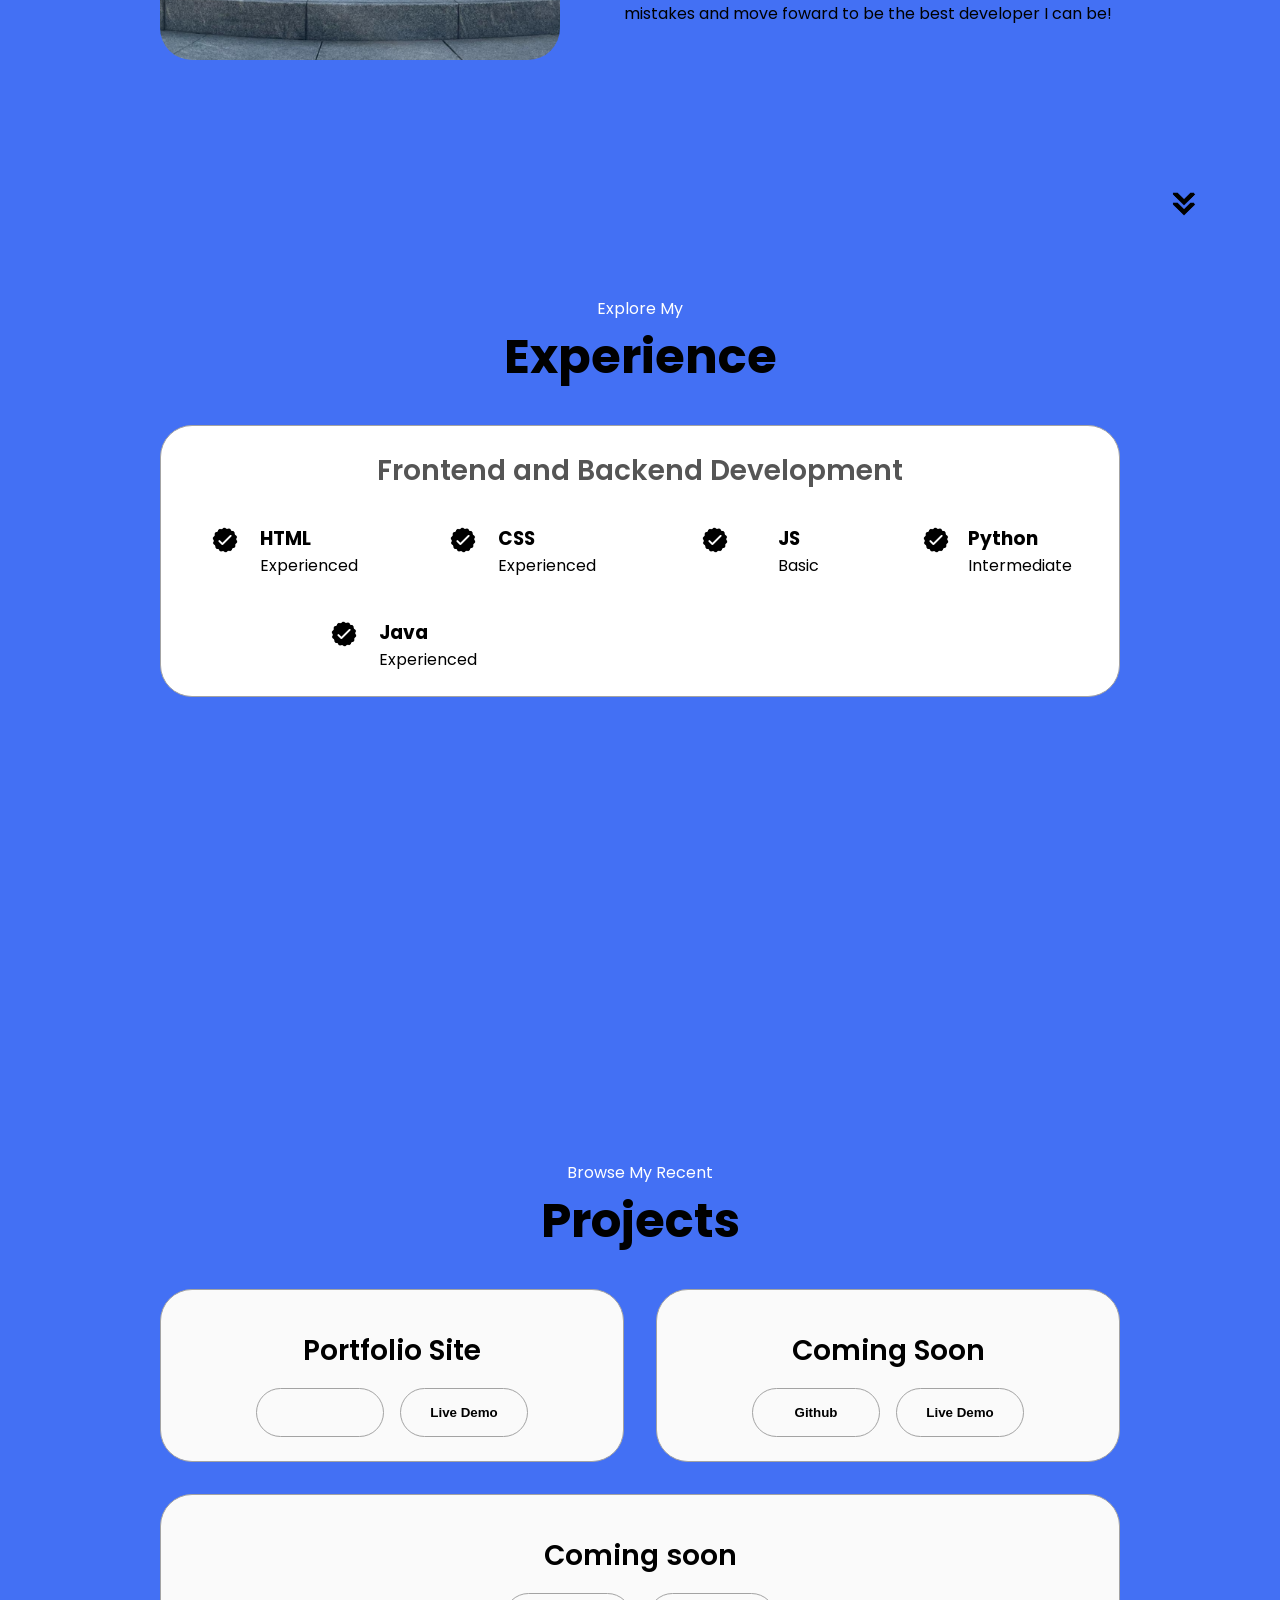
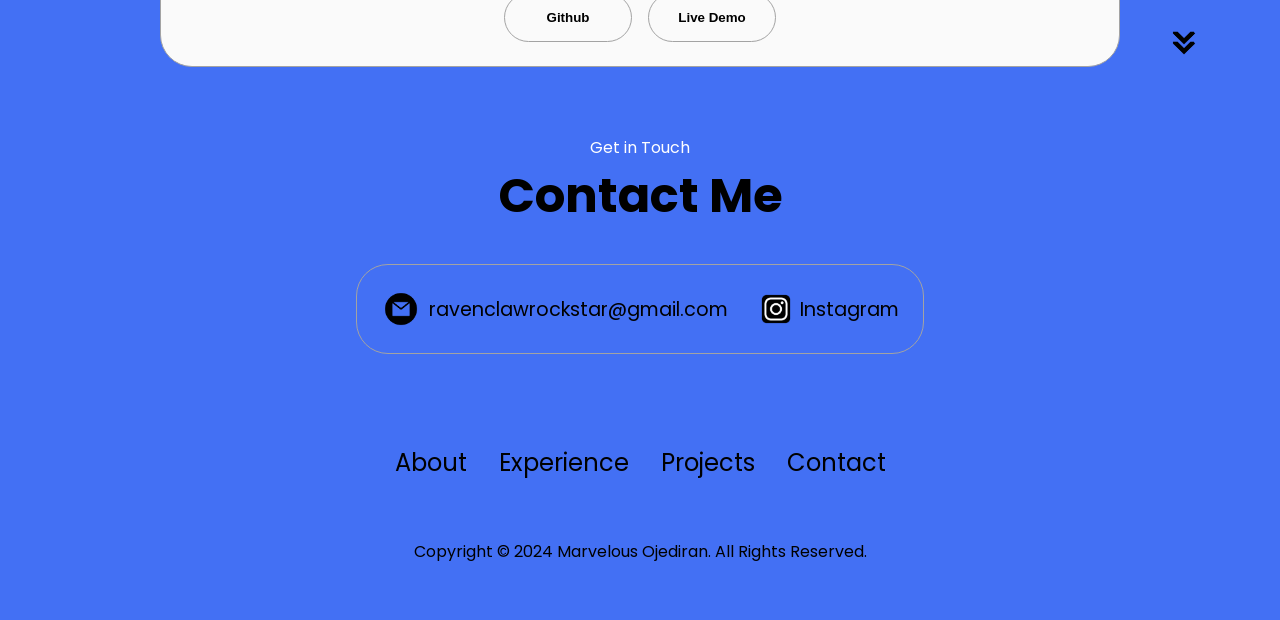
==== commit 095d5700: "Update index.html" ====
--- a/index.html
+++ b/index.html
@@ -211,13 +211,8 @@
           </div>
           <div class="details-container color-container">
             <div class="article-container">
-              <img
-                src="./assets/project-2.png"
-                alt="Project 2"
-                class="project-img"
-              />
-            </div>
-            <h2 class="experience-sub-title project-title">Project Two</h2>
+            </div>
+            <h2 class="experience-sub-title project-title">Coming Soon</h2>
             <div class="btn-container">
               <button
                 class="btn btn-color-2 project-btn"
@@ -235,13 +230,8 @@
           </div>
           <div class="details-container color-container">
             <div class="article-container">
-              <img
-                src="./assets/project-3.png"
-                alt="Project 3"
-                class="project-img"
-              />
-            </div>
-            <h2 class="experience-sub-title project-title">Project Three</h2>
+            </div>
+            <h2 class="experience-sub-title project-title">Coming soon</h2>
             <div class="btn-container">
               <button
                 class="btn btn-color-2 project-btn"
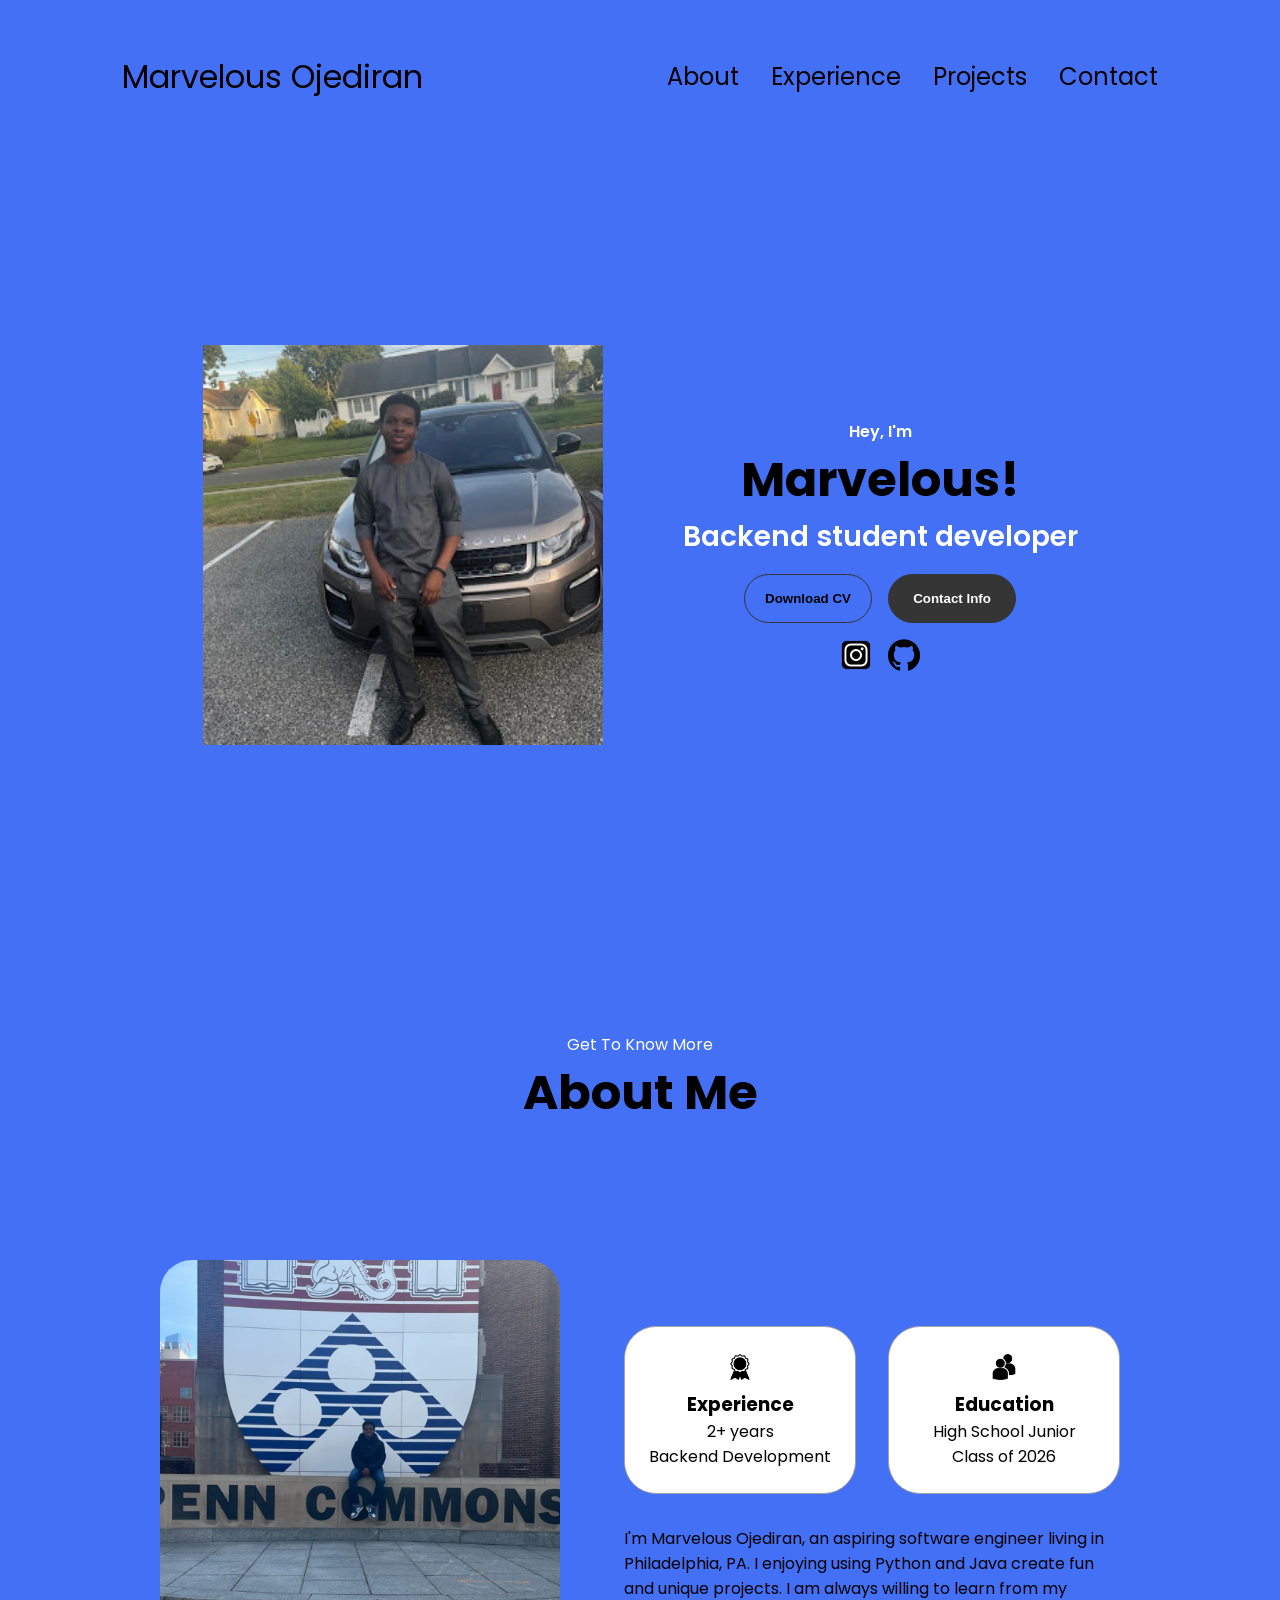
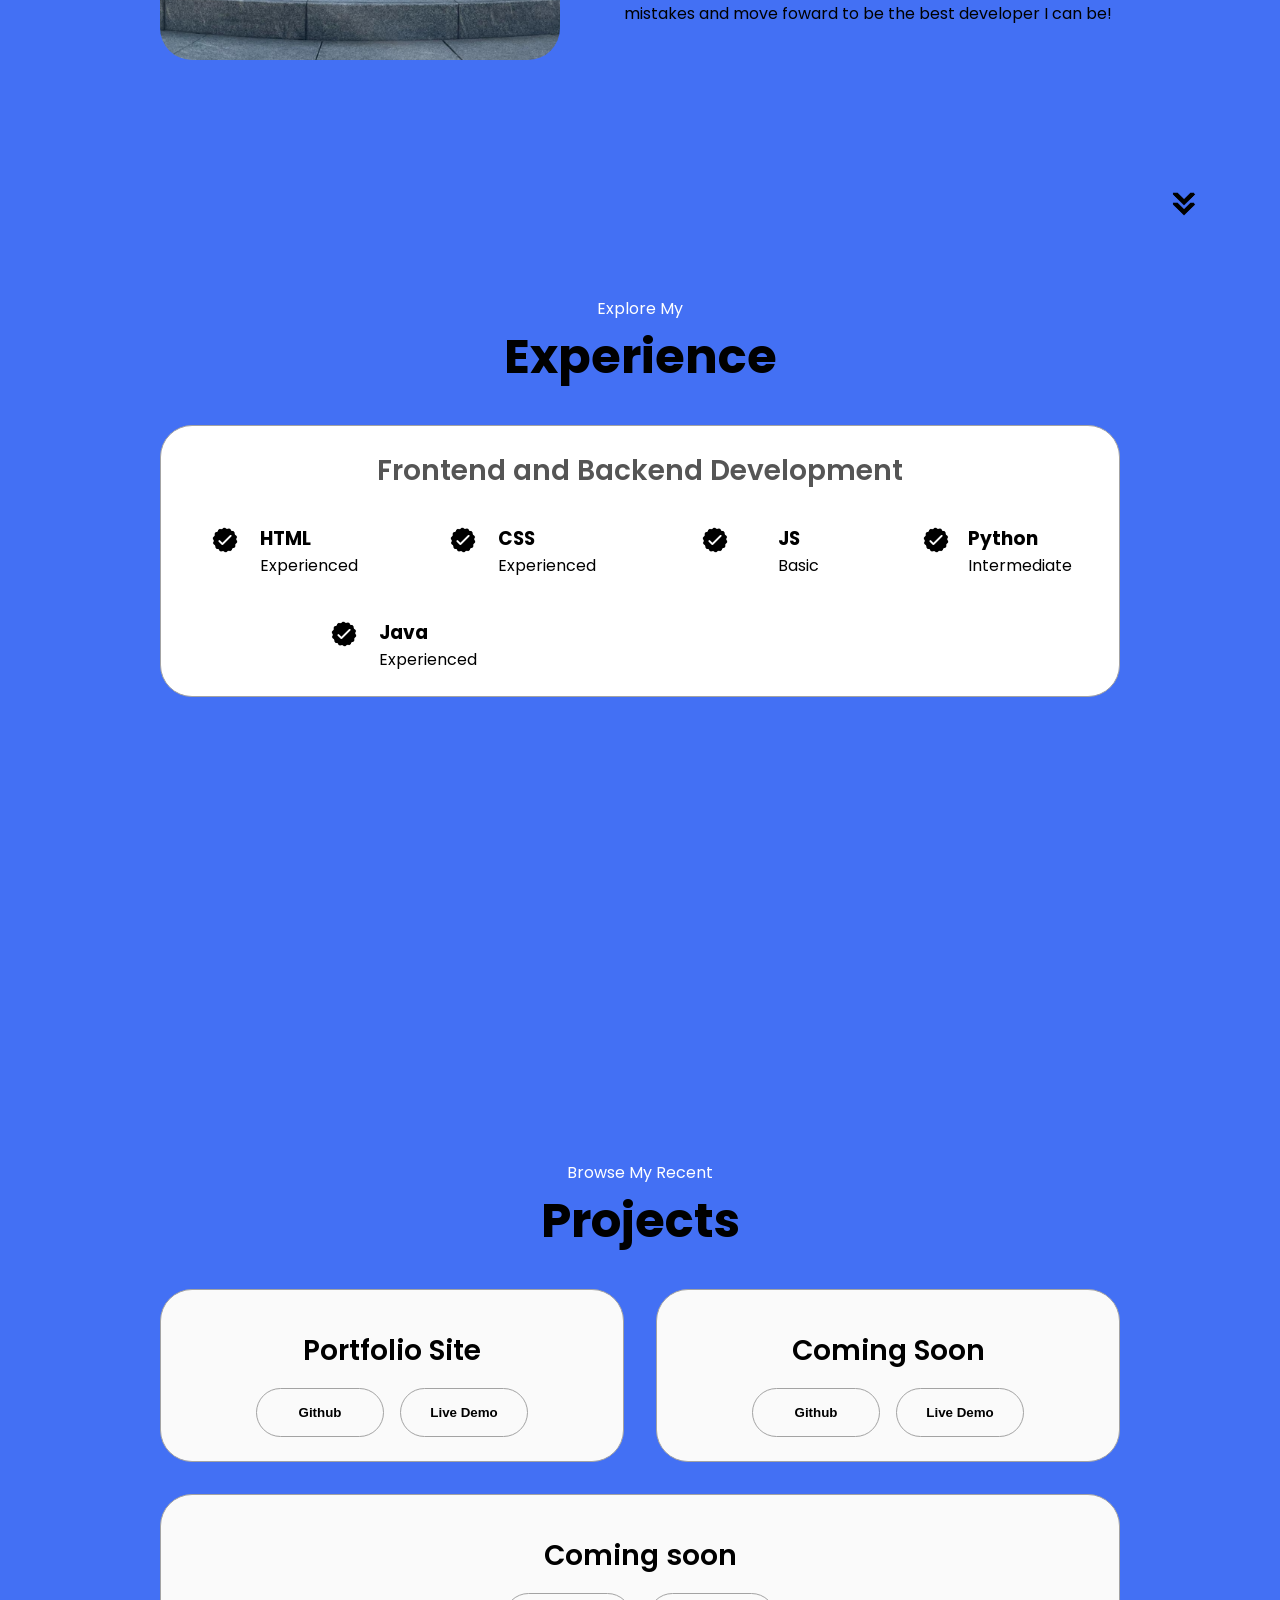
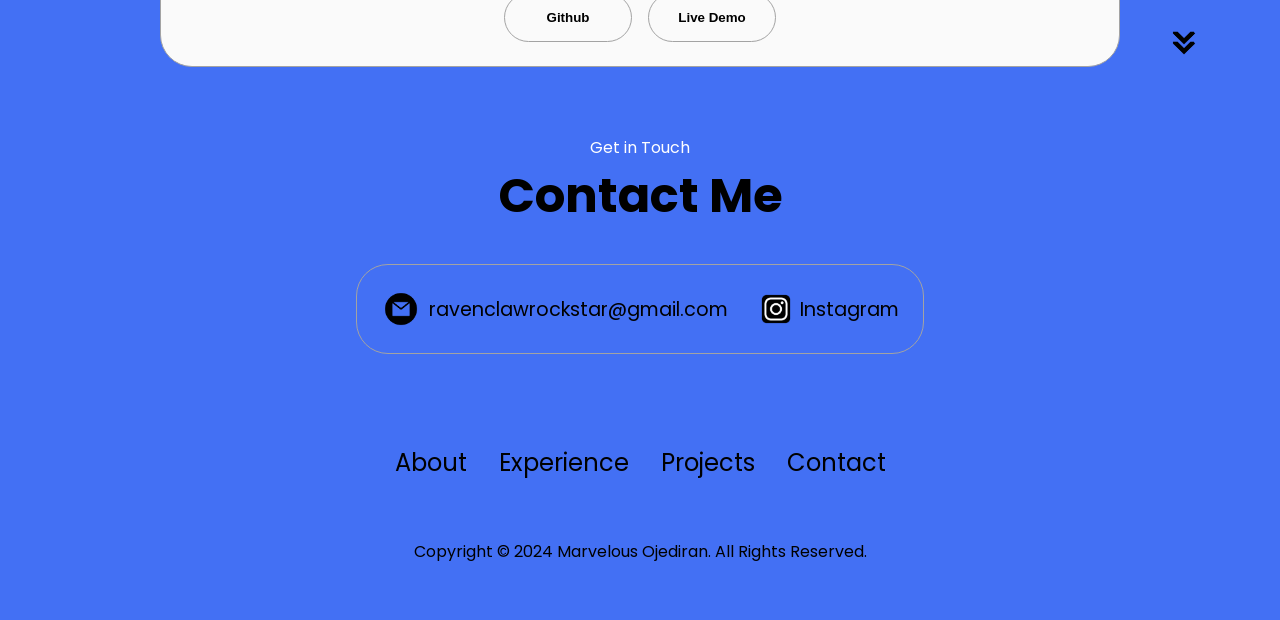
==== commit d01e3f59: "Update index.html" ====
--- a/index.html
+++ b/index.html
@@ -198,7 +198,7 @@
             <div class="btn-container">
               <button
                 class="btn btn-color-2 project-btn"
-                onclick="location.href='https://github.com/MarvelousOjediran/MarvelousOjediran.github.io/'"
+                onclick="location.href='https://github.com/MarvelousOjediran/MarvelousOjediran.github.io/'">
                 Github
               </button>
               <button
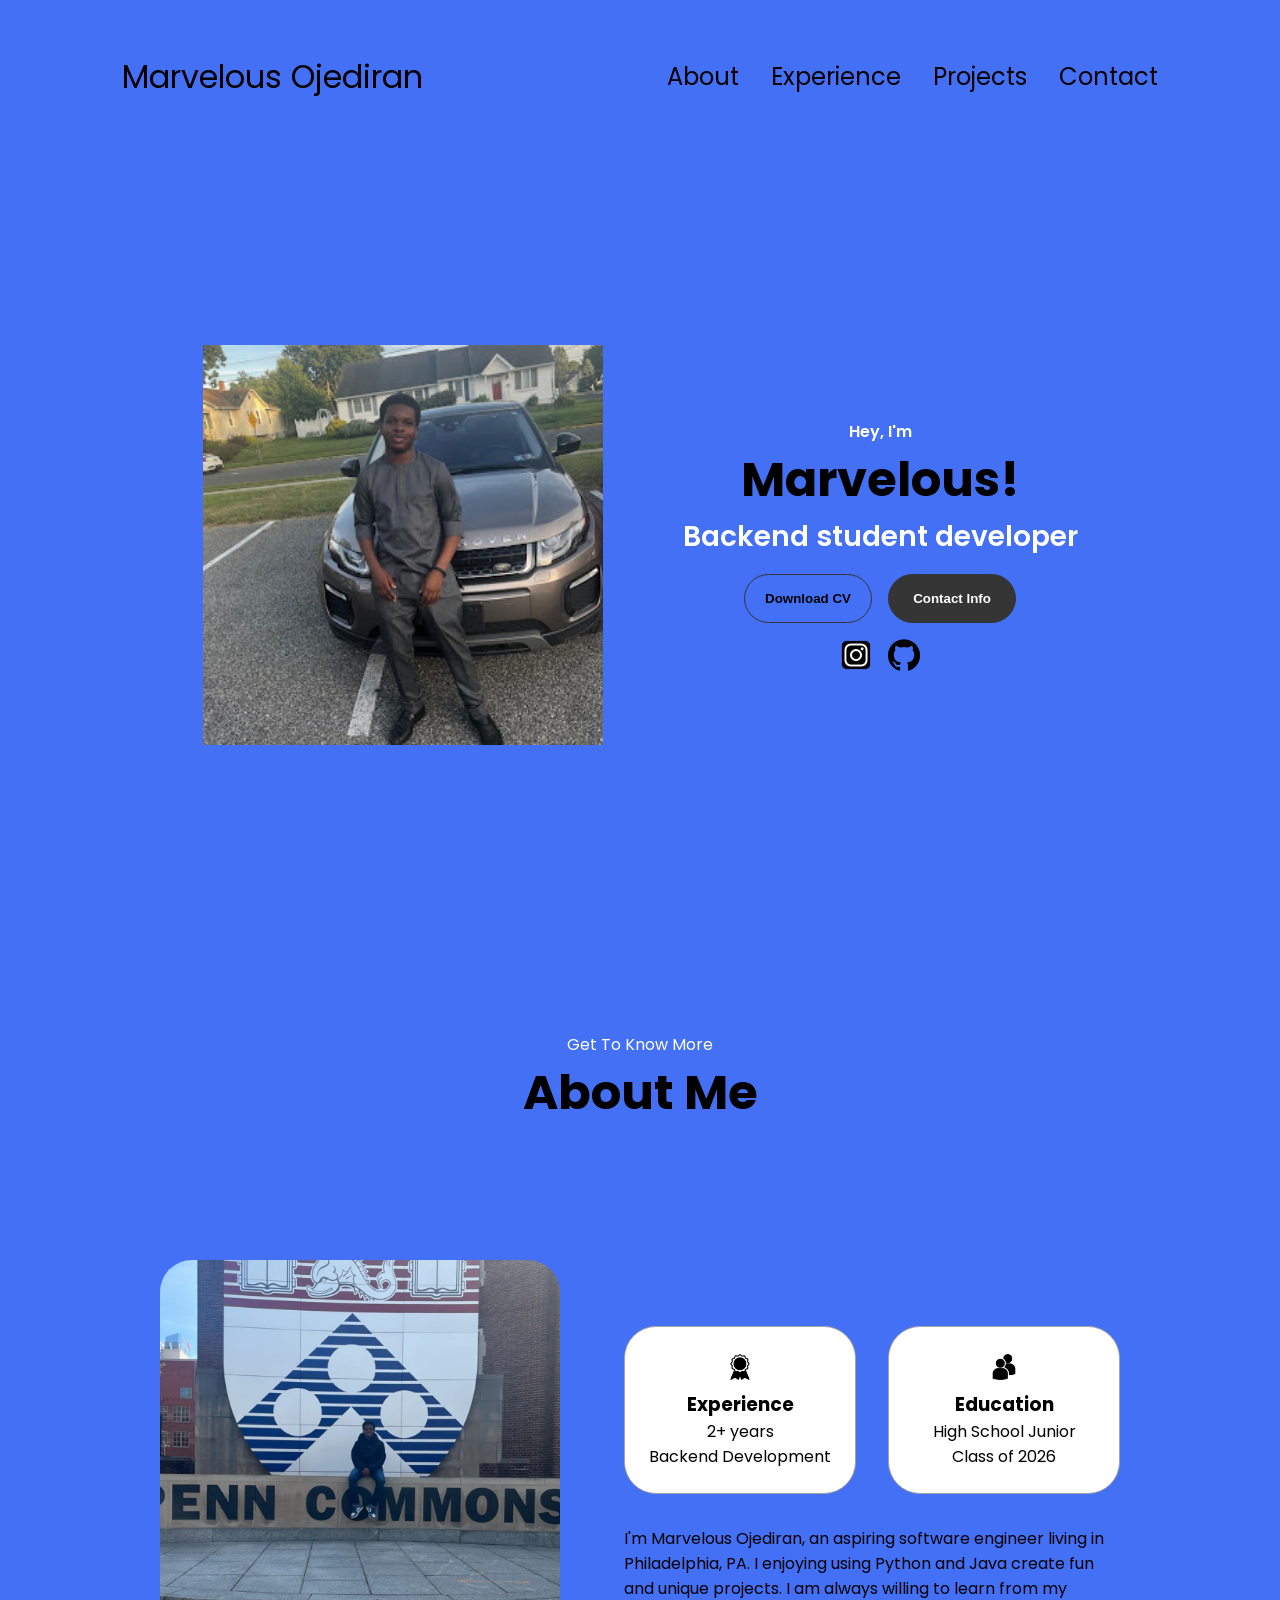
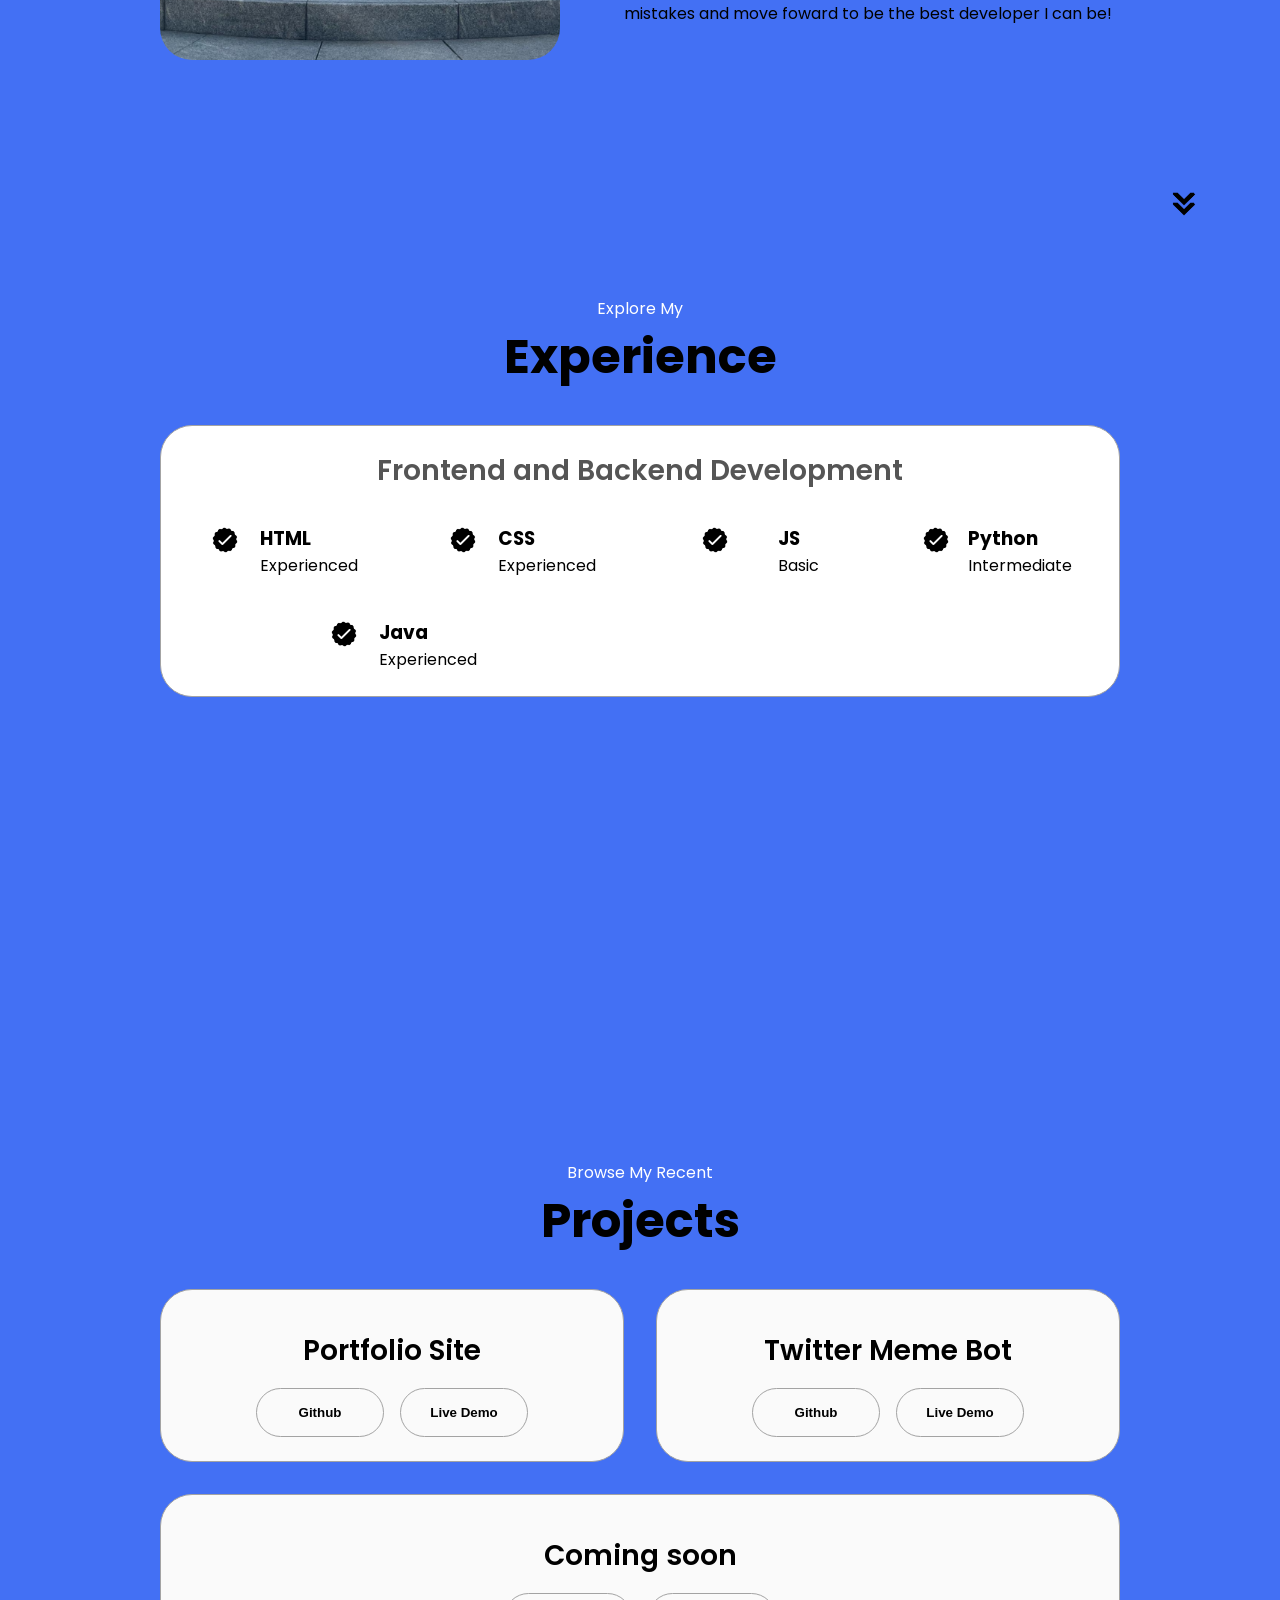
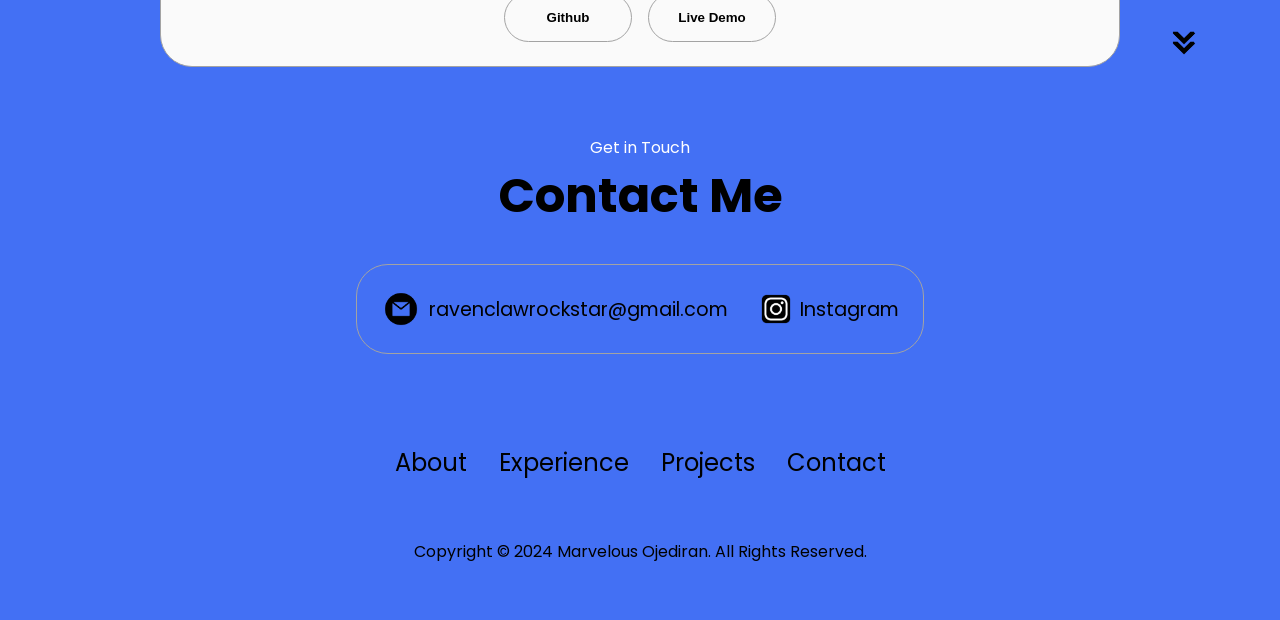
==== commit 1b3936ea: "Update index.html" ====
--- a/index.html
+++ b/index.html
@@ -48,7 +48,7 @@
         <div class="btn-container">
           <button
             class="btn btn-color-2"
-            onclick="window.open('./assets/resume-example.pdf')"
+            onclick="window.open('./assets/resume.pdf')"
           >
             Download CV
           </button>
@@ -212,11 +212,11 @@
           <div class="details-container color-container">
             <div class="article-container">
             </div>
-            <h2 class="experience-sub-title project-title">Coming Soon</h2>
+            <h2 class="experience-sub-title project-title">Twitter Meme Bot</h2>
             <div class="btn-container">
               <button
                 class="btn btn-color-2 project-btn"
-                onclick="location.href='https://github.com/'"
+                onclick="location.href='https://github.com/MarvelousOjediran/Twitter-Bot"
               >
                 Github
               </button>
